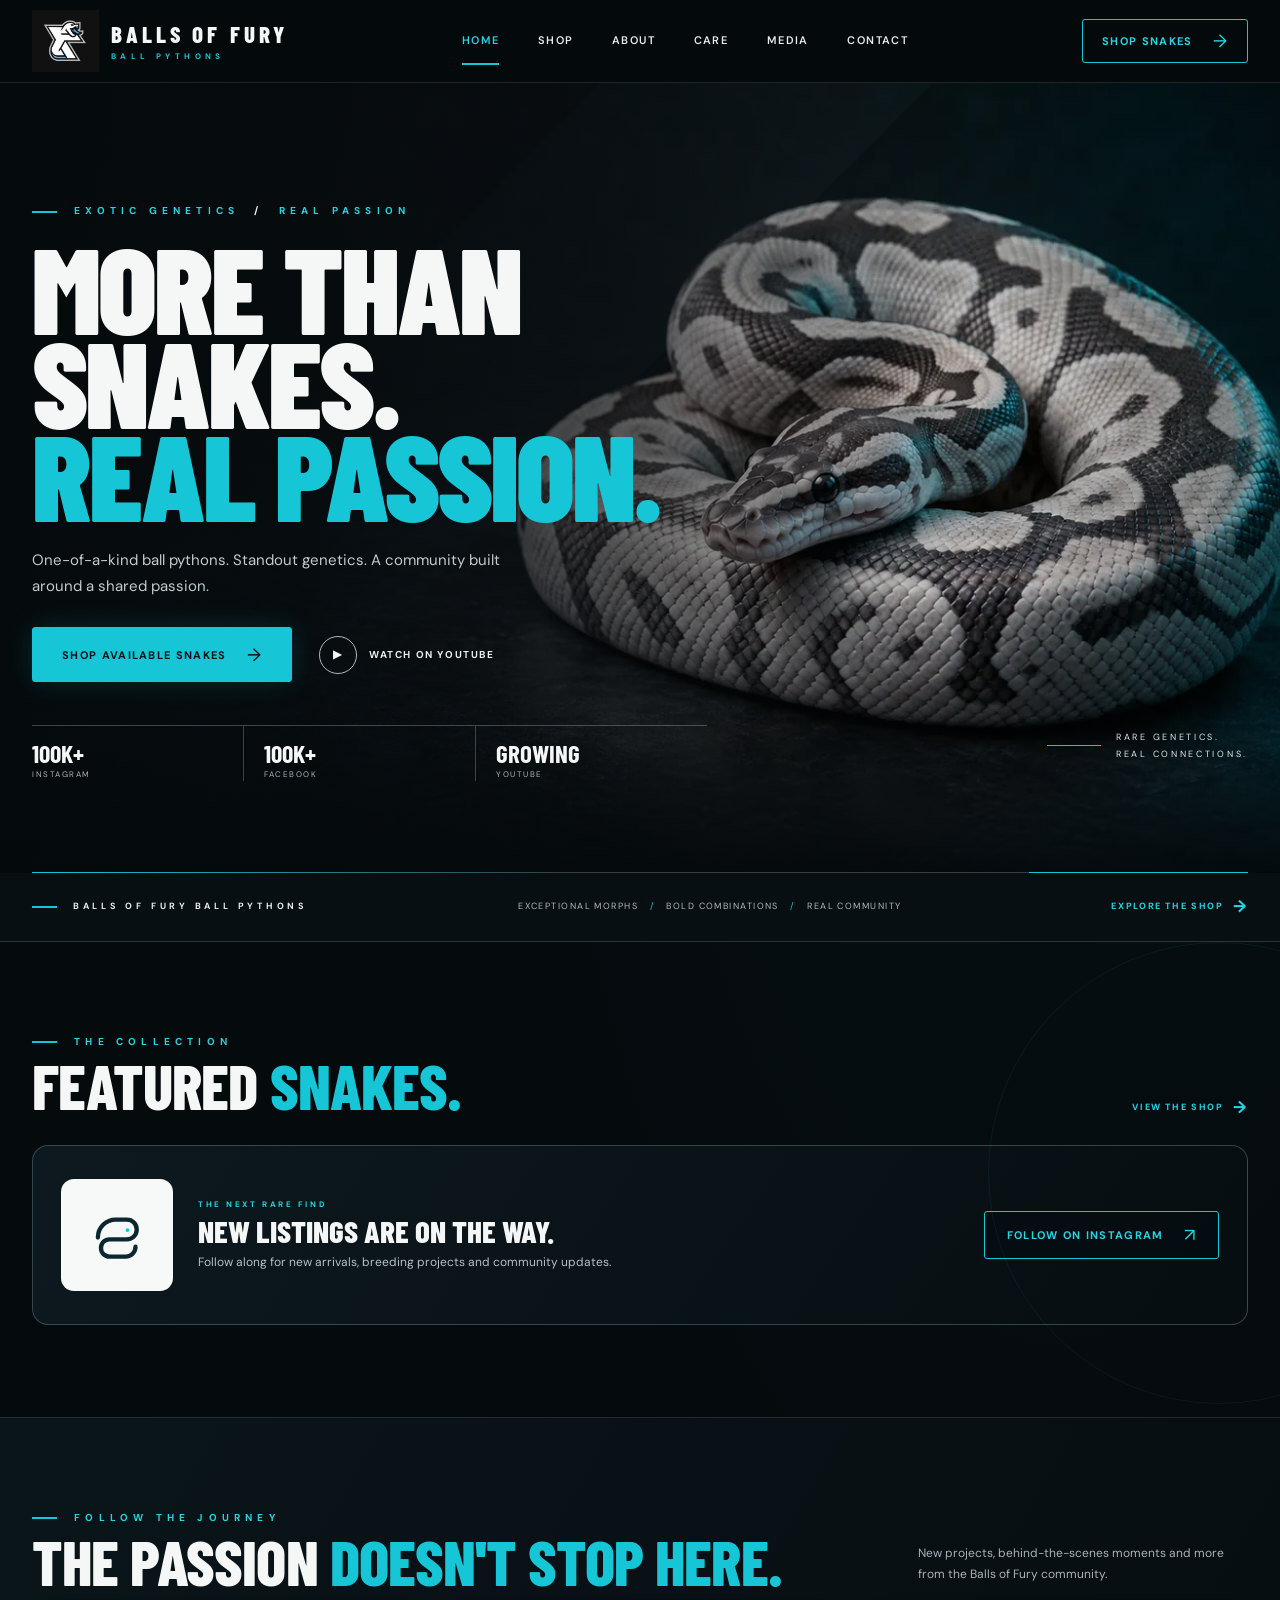
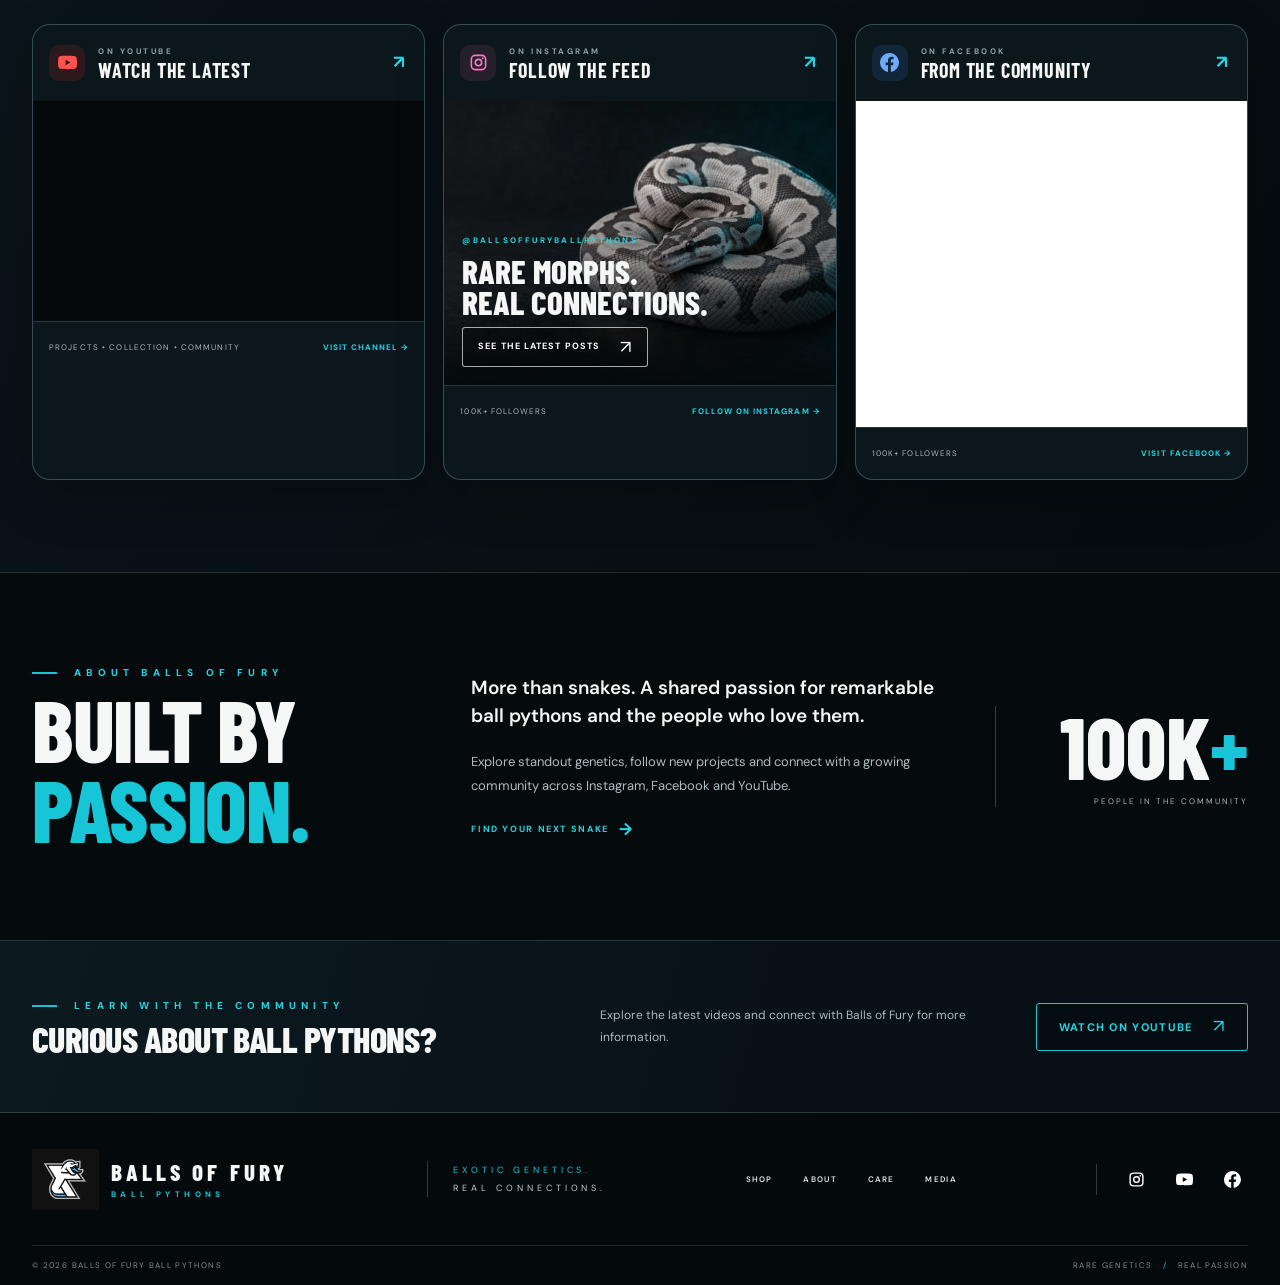
==== index.html @ c9a9dae4 "Build responsive Balls of Fury storefront preview" ====
<!doctype html>
<html lang="en">
<head>
  <meta charset="utf-8">
  <meta name="viewport" content="width=device-width, initial-scale=1">
  <meta name="theme-color" content="#050a0d">
  <meta name="description" content="Explore rare ball python genetics, new projects and the Balls of Fury community.">
  <title>Balls of Fury Ball Pythons</title>
  <link rel="icon" href="assets/favicon.svg" type="image/svg+xml">
  <link rel="preconnect" href="https://fonts.googleapis.com">
  <link rel="preconnect" href="https://fonts.gstatic.com" crossorigin>
  <link href="https://fonts.googleapis.com/css2?family=Barlow+Condensed:wght@500;600;700;800;900&family=DM+Sans:wght@400;500;600;700&display=swap" rel="stylesheet">
  <link rel="stylesheet" href="assets/styles.css">
  <script defer src="assets/catalog.js"></script>
  <script defer src="assets/site.js"></script>
</head>
<body>
  <a class="skip-link" href="#main">Skip to content</a>
  <header class="site-header">
    <div class="header-inner">
      <a class="brand" href="index.html" aria-label="Balls of Fury Ball Pythons home">
        <img src="assets/balls-of-fury-logo.webp" alt="">
        <span class="brand-copy">
          <span class="brand-name">BALLS OF FURY</span>
          <span class="brand-subtitle">BALL PYTHONS</span>
        </span>
      </a>
      <button class="menu-toggle" type="button" aria-label="Open navigation" aria-expanded="false" aria-controls="primary-nav">
        <span></span><span></span><span></span>
      </button>
      <nav class="primary-nav" id="primary-nav" aria-label="Main navigation">
        <a class="is-active" href="index.html" aria-current="page">Home</a>
        <a href="shop.html">Shop</a>
        <a href="#about">About</a>
        <a href="#care">Care</a>
        <a href="#community">Media</a>
        <a href="#contact">Contact</a>
      </nav>
      <a class="button button-outline header-cta" href="shop.html">SHOP SNAKES <span aria-hidden="true">→</span></a>
    </div>
  </header>

  <main id="main">
    <section class="home-hero">
      <img class="hero-image" src="assets/hero-python.webp" alt="Silver and charcoal ball python in a dark studio with teal edge lighting">
      <div class="hero-overlay"></div>
      <div class="hero-inner page-wrap">
        <div class="hero-copy">
          <p class="eyebrow"><span class="eyebrow-mark"></span> EXOTIC GENETICS <span class="slash">/</span> REAL PASSION</p>
          <h1>MORE THAN<br> SNAKES.<br><span>REAL PASSION.</span></h1>
          <p class="hero-description">One-of-a-kind ball pythons. Standout genetics. A community built around a shared passion.</p>
          <div class="hero-actions">
            <a class="button button-primary" href="shop.html">SHOP AVAILABLE SNAKES <span aria-hidden="true">→</span></a>
            <a class="text-button" href="https://www.youtube.com/channel/UC7dtaxRBxcZDDweB0gTy05A" target="_blank" rel="noopener noreferrer">
              <span class="play-icon" aria-hidden="true">▶</span> WATCH ON YOUTUBE
            </a>
          </div>
          <div class="hero-social-proof" aria-label="Balls of Fury social channels">
            <a href="https://www.instagram.com/ballsoffuryballpythons" target="_blank" rel="noopener noreferrer"><strong>100K+</strong><span>INSTAGRAM</span></a>
            <a href="https://www.facebook.com/p/BALLS-of-FURY-61572023157892/" target="_blank" rel="noopener noreferrer"><strong>100K+</strong><span>FACEBOOK</span></a>
            <a href="https://www.youtube.com/channel/UC7dtaxRBxcZDDweB0gTy05A" target="_blank" rel="noopener noreferrer"><strong>GROWING</strong><span>YOUTUBE</span></a>
          </div>
        </div>
        <div class="hero-side-note">
          <span class="side-note-line"></span>
          <span>RARE GENETICS.<br>REAL CONNECTIONS.</span>
        </div>
      </div>
      <div class="hero-bottom-rule" aria-hidden="true"><span></span><i></i></div>
    </section>

    <section class="intro-strip">
      <div class="page-wrap intro-strip-inner">
        <p><span class="eyebrow-mark"></span> BALLS OF FURY BALL PYTHONS</p>
        <p class="intro-strip-message">Exceptional morphs <span>/</span> bold combinations <span>/</span> real community</p>
        <a class="arrow-link" href="shop.html">EXPLORE THE SHOP <span aria-hidden="true">→</span></a>
      </div>
    </section>

    <section class="section featured-section" id="snakes">
      <div class="page-wrap">
        <div class="section-heading">
          <div>
            <p class="eyebrow"><span class="eyebrow-mark"></span> THE COLLECTION</p>
            <h2>FEATURED <span>SNAKES.</span></h2>
          </div>
          <a class="arrow-link" href="shop.html">VIEW THE SHOP <span aria-hidden="true">→</span></a>
        </div>
        <div class="featured-grid" id="featured-grid" aria-live="polite"></div>
        <div class="catalog-empty home-empty" id="featured-empty">
          <div class="empty-mark" aria-hidden="true">
            <svg viewBox="0 0 120 120"><path d="M29 64c0-16 13-29 29-29h18c9 0 16 7 16 16s-7 16-16 16H48c-8 0-14 6-14 14s6 14 14 14h26c9 0 16-7 16-16" /><circle cx="77" cy="52" r="3" /></svg>
          </div>
          <div>
            <p class="eyebrow">THE NEXT RARE FIND</p>
            <h3>NEW LISTINGS ARE ON THE WAY.</h3>
            <p>Follow along for new arrivals, breeding projects and community updates.</p>
          </div>
          <a class="button button-outline" href="https://www.instagram.com/ballsoffuryballpythons" target="_blank" rel="noopener noreferrer">FOLLOW ON INSTAGRAM <span aria-hidden="true">↗</span></a>
        </div>
      </div>
    </section>

    <section class="community-section section" id="community">
      <div class="page-wrap">
        <div class="community-heading">
          <div>
            <p class="eyebrow"><span class="eyebrow-mark"></span> FOLLOW THE JOURNEY</p>
            <h2>THE PASSION <span>DOESN'T STOP HERE.</span></h2>
          </div>
          <p>New projects, behind-the-scenes moments and more from the Balls of Fury community.</p>
        </div>
        <div class="social-grid">
          <article class="social-card social-card-youtube">
            <div class="social-card-top">
              <span class="social-icon youtube-icon" aria-hidden="true">
                <svg viewBox="0 0 24 24"><path d="M23.5 6.2a3 3 0 0 0-2.1-2.1C19.5 3.6 12 3.6 12 3.6s-7.5 0-9.4.5A3 3 0 0 0 .5 6.2 31 31 0 0 0 0 12a31 31 0 0 0 .5 5.8 3 3 0 0 0 2.1 2.1c1.9.5 9.4.5 9.4.5s7.5 0 9.4-.5a3 3 0 0 0 2.1-2.1A31 31 0 0 0 24 12a31 31 0 0 0-.5-5.8ZM9.6 15.6V8.4l6.2 3.6-6.2 3.6Z"/></svg>
              </span>
              <div><p class="eyebrow">ON YOUTUBE</p><h3>WATCH THE LATEST</h3></div>
              <a class="arrow-link" href="https://www.youtube.com/channel/UC7dtaxRBxcZDDweB0gTy05A" target="_blank" rel="noopener noreferrer" aria-label="Visit Balls of Fury on YouTube">↗</a>
            </div>
            <div class="youtube-frame">
              <iframe src="https://www.youtube-nocookie.com/embed/videoseries?list=UU7dtaxRBxcZDDweB0gTy05A" title="Latest videos from Balls of Fury Ball Pythons" loading="lazy" allow="accelerometer; autoplay; clipboard-write; encrypted-media; gyroscope; picture-in-picture; web-share" referrerpolicy="strict-origin-when-cross-origin" allowfullscreen></iframe>
            </div>
            <div class="social-card-caption"><span>PROJECTS • COLLECTION • COMMUNITY</span><a href="https://www.youtube.com/channel/UC7dtaxRBxcZDDweB0gTy05A" target="_blank" rel="noopener noreferrer">VISIT CHANNEL <span aria-hidden="true">→</span></a></div>
          </article>

          <article class="social-card social-card-instagram">
            <div class="social-card-top">
              <span class="social-icon instagram-icon" aria-hidden="true">
                <svg viewBox="0 0 24 24"><path d="M7.8 2h8.4A5.8 5.8 0 0 1 22 7.8v8.4a5.8 5.8 0 0 1-5.8 5.8H7.8A5.8 5.8 0 0 1 2 16.2V7.8A5.8 5.8 0 0 1 7.8 2Zm0 2A3.8 3.8 0 0 0 4 7.8v8.4A3.8 3.8 0 0 0 7.8 20h8.4a3.8 3.8 0 0 0 3.8-3.8V7.8A3.8 3.8 0 0 0 16.2 4H7.8ZM12 7a5 5 0 1 1 0 10 5 5 0 0 1 0-10Zm0 2a3 3 0 1 0 0 6 3 3 0 0 0 0-6Zm5.3-3.5a1.2 1.2 0 1 1 0 2.4 1.2 1.2 0 0 1 0-2.4Z"/></svg>
              </span>
              <div><p class="eyebrow">ON INSTAGRAM</p><h3>FOLLOW THE FEED</h3></div>
              <a class="arrow-link" href="https://www.instagram.com/ballsoffuryballpythons" target="_blank" rel="noopener noreferrer" aria-label="Visit Balls of Fury on Instagram">↗</a>
            </div>
            <a class="instagram-preview" href="https://www.instagram.com/ballsoffuryballpythons" target="_blank" rel="noopener noreferrer">
              <img src="assets/hero-python.webp" alt="Teal-lit silver and charcoal ball python brand photograph" loading="lazy">
              <span class="instagram-preview-overlay">
                <span class="instagram-handle">@BALLSOFFURYBALLPYTHONS</span>
                <strong>RARE MORPHS.<br>REAL CONNECTIONS.</strong>
                <span class="button button-light">SEE THE LATEST POSTS <span aria-hidden="true">↗</span></span>
              </span>
            </a>
            <div class="social-card-caption"><span>100K+ FOLLOWERS</span><a href="https://www.instagram.com/ballsoffuryballpythons" target="_blank" rel="noopener noreferrer">FOLLOW ON INSTAGRAM <span aria-hidden="true">→</span></a></div>
          </article>

          <article class="social-card social-card-facebook">
            <div class="social-card-top">
              <span class="social-icon facebook-icon" aria-hidden="true">
                <svg viewBox="0 0 24 24"><path d="M24 12a12 12 0 1 0-13.9 11.9v-8.4H7.1V12h3V9.3c0-3 1.8-4.6 4.5-4.6 1.3 0 2.6.2 2.6.2v2.9h-1.5c-1.5 0-2 .9-2 1.9V12H17l-.5 3.5h-2.8v8.4A12 12 0 0 0 24 12Z"/></svg>
              </span>
              <div><p class="eyebrow">ON FACEBOOK</p><h3>FROM THE COMMUNITY</h3></div>
              <a class="arrow-link" href="https://www.facebook.com/p/BALLS-of-FURY-61572023157892/" target="_blank" rel="noopener noreferrer" aria-label="Visit Balls of Fury on Facebook">↗</a>
            </div>
            <div class="facebook-frame">
              <iframe title="Balls of Fury Facebook page and recent posts" loading="lazy" src="https://www.facebook.com/plugins/page.php?href=https%3A%2F%2Fwww.facebook.com%2Fp%2FBALLS-of-FURY-61572023157892%2F&tabs=timeline&width=500&height=410&small_header=true&adapt_container_width=true&hide_cover=false&show_facepile=true" width="500" height="410" style="border:none;overflow:hidden" scrolling="no" frameborder="0" allow="autoplay; clipboard-write; encrypted-media; picture-in-picture; web-share"></iframe>
            </div>
            <div class="social-card-caption"><span>100K+ FOLLOWERS</span><a href="https://www.facebook.com/p/BALLS-of-FURY-61572023157892/" target="_blank" rel="noopener noreferrer">VISIT FACEBOOK <span aria-hidden="true">→</span></a></div>
          </article>
        </div>
      </div>
    </section>

    <section class="about-section section" id="about">
      <div class="page-wrap about-layout">
        <div class="about-title">
          <p class="eyebrow"><span class="eyebrow-mark"></span> ABOUT BALLS OF FURY</p>
          <h2>BUILT BY<br><span>PASSION.</span></h2>
        </div>
        <div class="about-copy">
          <p class="about-lede">More than snakes. A shared passion for remarkable ball pythons and the people who love them.</p>
          <p>Explore standout genetics, follow new projects and connect with a growing community across Instagram, Facebook and YouTube.</p>
          <a class="arrow-link" href="shop.html">FIND YOUR NEXT SNAKE <span aria-hidden="true">→</span></a>
        </div>
        <div class="about-stat"><strong>100K<span>+</span></strong><span>PEOPLE IN THE COMMUNITY</span></div>
      </div>
    </section>

    <section class="care-banner" id="care">
      <div class="page-wrap care-banner-inner">
        <div><p class="eyebrow"><span class="eyebrow-mark"></span> LEARN WITH THE COMMUNITY</p><h2>CURIOUS ABOUT BALL PYTHONS?</h2></div>
        <p>Explore the latest videos and connect with Balls of Fury for more information.</p>
        <a class="button button-outline" href="https://www.youtube.com/channel/UC7dtaxRBxcZDDweB0gTy05A" target="_blank" rel="noopener noreferrer">WATCH ON YOUTUBE <span aria-hidden="true">↗</span></a>
      </div>
    </section>
  </main>

  <footer class="site-footer" id="contact">
    <div class="page-wrap footer-main">
      <a class="brand footer-brand" href="index.html" aria-label="Balls of Fury Ball Pythons home">
        <img src="assets/balls-of-fury-logo.webp" alt="">
        <span class="brand-copy"><span class="brand-name">BALLS OF FURY</span><span class="brand-subtitle">BALL PYTHONS</span></span>
      </a>
      <p class="footer-tagline"><span>EXOTIC GENETICS.</span><br>REAL CONNECTIONS.</p>
      <nav class="footer-nav" aria-label="Footer navigation">
        <a href="shop.html">SHOP</a><a href="#about">ABOUT</a><a href="#care">CARE</a><a href="#community">MEDIA</a>
      </nav>
      <div class="footer-socials">
        <a href="https://www.instagram.com/ballsoffuryballpythons" aria-label="Instagram" target="_blank" rel="noopener noreferrer">
          <svg viewBox="0 0 24 24"><path d="M7.8 2h8.4A5.8 5.8 0 0 1 22 7.8v8.4a5.8 5.8 0 0 1-5.8 5.8H7.8A5.8 5.8 0 0 1 2 16.2V7.8A5.8 5.8 0 0 1 7.8 2Zm0 2A3.8 3.8 0 0 0 4 7.8v8.4A3.8 3.8 0 0 0 7.8 20h8.4a3.8 3.8 0 0 0 3.8-3.8V7.8A3.8 3.8 0 0 0 16.2 4H7.8ZM12 7a5 5 0 1 1 0 10 5 5 0 0 1 0-10Zm0 2a3 3 0 1 0 0 6 3 3 0 0 0 0-6Zm5.3-3.5a1.2 1.2 0 1 1 0 2.4 1.2 1.2 0 0 1 0-2.4Z"/></svg>
        </a>
        <a href="https://www.youtube.com/channel/UC7dtaxRBxcZDDweB0gTy05A" aria-label="YouTube" target="_blank" rel="noopener noreferrer">
          <svg viewBox="0 0 24 24"><path d="M23.5 6.2a3 3 0 0 0-2.1-2.1C19.5 3.6 12 3.6 12 3.6s-7.5 0-9.4.5A3 3 0 0 0 .5 6.2 31 31 0 0 0 0 12a31 31 0 0 0 .5 5.8 3 3 0 0 0 2.1 2.1c1.9.5 9.4.5 9.4.5s7.5 0 9.4-.5a3 3 0 0 0 2.1-2.1A31 31 0 0 0 24 12a31 31 0 0 0-.5-5.8ZM9.6 15.6V8.4l6.2 3.6-6.2 3.6Z"/></svg>
        </a>
        <a href="https://www.facebook.com/p/BALLS-of-FURY-61572023157892/" aria-label="Facebook" target="_blank" rel="noopener noreferrer">
          <svg viewBox="0 0 24 24"><path d="M24 12a12 12 0 1 0-13.9 11.9v-8.4H7.1V12h3V9.3c0-3 1.8-4.6 4.5-4.6 1.3 0 2.6.2 2.6.2v2.9h-1.5c-1.5 0-2 .9-2 1.9V12H17l-.5 3.5h-2.8v8.4A12 12 0 0 0 24 12Z"/></svg>
        </a>
      </div>
    </div>
    <div class="page-wrap footer-bottom"><span>© <span data-current-year></span> BALLS OF FURY BALL PYTHONS</span><span>RARE GENETICS <i>/</i> REAL PASSION</span></div>
  </footer>
</body>
</html>
---- assets/styles.css ----
:root {
  color-scheme: dark;
  --ink: #050a0d;
  --ink-soft: #081116;
  --panel: #0b151a;
  --panel-light: #101d23;
  --line: rgba(213, 239, 242, 0.17);
  --teal: #16c6d7;
  --teal-bright: #24d5e2;
  --white: #f5f7f7;
  --muted: #a7b3b8;
  --display: "Barlow Condensed", "Arial Narrow", Impact, sans-serif;
  --body: "DM Sans", Arial, sans-serif;
  --radius: 18px;
}

* {
  box-sizing: border-box;
}

html {
  scroll-behavior: smooth;
  scroll-padding-top: 92px;
}

body {
  margin: 0;
  min-width: 320px;
  background:
    radial-gradient(ellipse at 82% 8%, rgba(16, 70, 83, 0.11), transparent 35rem),
    var(--ink);
  color: var(--white);
  font-family: var(--body);
  font-size: 15px;
  line-height: 1.55;
}

body,
button,
input,
select {
  font-family: var(--body);
}

img,
svg {
  display: block;
}

img {
  max-width: 100%;
}

a {
  color: inherit;
  text-decoration: none;
}

button,
input,
select {
  color: inherit;
}

button,
a,
input,
select {
  -webkit-tap-highlight-color: transparent;
}

button:focus-visible,
a:focus-visible,
input:focus-visible,
select:focus-visible {
  outline: 2px solid var(--teal-bright);
  outline-offset: 4px;
}

.page-wrap {
  width: min(100% - 64px, 1432px);
  margin-inline: auto;
}

.visually-hidden,
.skip-link:not(:focus) {
  position: absolute;
  width: 1px;
  height: 1px;
  padding: 0;
  margin: -1px;
  overflow: hidden;
  clip: rect(0, 0, 0, 0);
  white-space: nowrap;
  border: 0;
}

.skip-link:focus {
  position: fixed;
  z-index: 1000;
  top: 12px;
  left: 12px;
  padding: 10px 14px;
  background: var(--teal);
  color: var(--ink);
  font-weight: 700;
}

.site-header {
  position: sticky;
  z-index: 100;
  top: 0;
  border-bottom: 1px solid rgba(215, 236, 239, 0.12);
  background: rgba(5, 10, 13, 0.92);
  backdrop-filter: blur(18px);
}

.header-inner {
  display: flex;
  align-items: center;
  gap: 34px;
  width: min(100% - 64px, 1432px);
  min-height: 82px;
  margin-inline: auto;
}

.brand {
  display: inline-flex;
  align-items: center;
  flex: 0 0 auto;
  gap: 12px;
  min-width: 236px;
}

.brand img {
  width: 67px;
  height: 67px;
  object-fit: contain;
}

.brand-copy {
  display: flex;
  flex-direction: column;
  align-items: flex-start;
  line-height: 1;
}

.brand-name {
  font-family: var(--display);
  font-size: 23px;
  font-weight: 800;
  letter-spacing: 0.17em;
  white-space: nowrap;
}

.brand-subtitle {
  margin-top: 6px;
  color: var(--teal);
  font-size: 8px;
  font-weight: 700;
  letter-spacing: 0.55em;
  white-space: nowrap;
}

.primary-nav {
  display: flex;
  align-items: center;
  justify-content: center;
  gap: clamp(20px, 3vw, 43px);
  flex: 1 1 auto;
}

.primary-nav a {
  position: relative;
  display: inline-flex;
  align-items: center;
  min-height: 82px;
  color: #e6eaec;
  font-size: 11px;
  font-weight: 600;
  letter-spacing: 0.13em;
  text-transform: uppercase;
  transition: color 160ms ease;
}

.primary-nav a::after {
  position: absolute;
  right: 0;
  bottom: 17px;
  left: 0;
  height: 2px;
  background: var(--teal);
  content: "";
  transform: scaleX(0);
  transform-origin: left;
  transition: transform 160ms ease;
}

.primary-nav a:hover,
.primary-nav a.is-active {
  color: var(--teal-bright);
}

.primary-nav a:hover::after,
.primary-nav a.is-active::after {
  transform: scaleX(1);
}

.button {
  display: inline-flex;
  align-items: center;
  justify-content: center;
  gap: 20px;
  min-height: 48px;
  padding: 0 22px;
  border: 1px solid transparent;
  border-radius: 3px;
  font-size: 11px;
  font-weight: 700;
  letter-spacing: 0.12em;
  line-height: 1.1;
  text-align: center;
  text-transform: uppercase;
  transition: border-color 160ms ease, background 160ms ease, color 160ms ease, transform 160ms ease;
}

.button:hover {
  transform: translateY(-2px);
}

.button span {
  font-size: 18px;
  font-weight: 400;
  line-height: 0.7;
}

.button-outline {
  border-color: var(--teal);
  background: rgba(4, 11, 14, 0.36);
  color: var(--teal-bright);
}

.button-outline:hover {
  background: var(--teal);
  color: var(--ink);
}

.button-primary {
  border-color: var(--teal);
  background: var(--teal);
  color: #031014;
  box-shadow: 0 0 28px rgba(22, 198, 215, 0.16);
}

.button-primary:hover {
  border-color: var(--teal-bright);
  background: var(--teal-bright);
}

.button-light {
  min-height: 40px;
  padding: 0 15px;
  border-color: rgba(255, 255, 255, 0.65);
  background: rgba(0, 0, 0, 0.17);
  color: white;
  font-size: 9px;
}

.button-small {
  min-height: 40px;
  padding: 0 13px;
  font-size: 9px;
  gap: 10px;
}

.header-cta {
  min-height: 44px;
  padding-inline: 19px;
  white-space: nowrap;
}

.menu-toggle {
  display: none;
  width: 44px;
  height: 44px;
  padding: 11px;
  border: 1px solid var(--line);
  border-radius: 10px;
  background: var(--panel);
  cursor: pointer;
}

.menu-toggle span {
  display: block;
  width: 100%;
  height: 2px;
  margin: 4px 0;
  background: var(--white);
  transition: transform 160ms ease, opacity 160ms ease;
}

.menu-toggle[aria-expanded="true"] span:first-child {
  transform: translateY(6px) rotate(45deg);
}

.menu-toggle[aria-expanded="true"] span:nth-child(2) {
  opacity: 0;
}

.menu-toggle[aria-expanded="true"] span:last-child {
  transform: translateY(-6px) rotate(-45deg);
}

.home-hero,
.shop-hero {
  position: relative;
  overflow: hidden;
  isolation: isolate;
  background: #070e12;
}

.home-hero {
  min-height: min(790px, calc(100svh - 82px));
  min-height: max(640px, min(790px, calc(100svh - 82px)));
}

.hero-image {
  position: absolute;
  z-index: -2;
  inset: 0;
  width: 100%;
  height: 100%;
  object-fit: cover;
  object-position: 62% center;
}

.hero-overlay {
  position: absolute;
  z-index: -1;
  inset: 0;
  background:
    linear-gradient(0deg, rgba(4, 9, 12, 0.94) 0%, transparent 21%),
    linear-gradient(90deg, #050a0d 0%, rgba(5, 10, 13, 0.94) 24%, rgba(5, 10, 13, 0.67) 45%, rgba(5, 10, 13, 0.1) 76%, rgba(5, 10, 13, 0.3) 100%);
}

.home-hero::before,
.shop-hero::before {
  position: absolute;
  z-index: -1;
  inset: 0;
  background: linear-gradient(135deg, transparent 0 29%, rgba(76, 103, 112, 0.08) 29.1% 45%, transparent 45.1%);
  content: "";
  pointer-events: none;
}

.hero-inner {
  position: relative;
  display: flex;
  align-items: center;
  min-height: inherit;
  padding-block: 70px 42px;
}

.hero-copy {
  width: min(58%, 735px);
}

.eyebrow {
  margin: 0;
  color: var(--teal-bright);
  font-size: 10px;
  font-weight: 700;
  letter-spacing: 0.52em;
  line-height: 1.5;
  text-transform: uppercase;
}

.eyebrow-mark {
  display: inline-block;
  width: 25px;
  height: 2px;
  margin-right: 10px;
  background: var(--teal);
  vertical-align: middle;
}

.slash {
  padding-inline: 8px;
  color: var(--white);
}

.hero-copy h1,
.shop-hero h1 {
  margin: 22px 0 20px;
  font-family: var(--display);
  font-size: clamp(76px, 9.5vw, 138px);
  font-weight: 900;
  letter-spacing: -0.025em;
  line-height: 0.77;
  text-transform: uppercase;
}

.hero-copy h1 span,
.shop-hero h1 span,
.section-heading h2 span,
.community-heading h2 span,
.about-title h2 span {
  color: var(--teal);
}

.hero-description {
  max-width: 490px;
  margin: 26px 0 28px;
  color: #c2cbd0;
  font-size: 15px;
  line-height: 1.75;
}

.hero-actions {
  display: flex;
  align-items: center;
  flex-wrap: wrap;
  gap: 19px 27px;
}

.hero-actions .button {
  min-width: 260px;
  min-height: 55px;
}

.text-button {
  display: inline-flex;
  align-items: center;
  gap: 12px;
  color: #e8eeee;
  font-size: 10px;
  font-weight: 700;
  letter-spacing: 0.16em;
  text-transform: uppercase;
}

.text-button:hover {
  color: var(--teal-bright);
}

.play-icon {
  display: inline-grid;
  width: 38px;
  height: 38px;
  place-items: center;
  border: 1px solid rgba(240, 248, 249, 0.72);
  border-radius: 50%;
  color: var(--white);
  font-size: 11px;
  transition: background 160ms ease, border-color 160ms ease;
}

.text-button:hover .play-icon {
  border-color: var(--teal);
  background: var(--teal);
  color: var(--ink);
}

.hero-social-proof {
  display: flex;
  max-width: 675px;
  margin-top: 43px;
  border-top: 1px solid rgba(234, 244, 246, 0.25);
}

.hero-social-proof a {
  display: flex;
  flex: 1 1 0;
  flex-direction: column;
  gap: 2px;
  padding: 15px 20px 0;
  border-right: 1px solid rgba(234, 244, 246, 0.23);
}

.hero-social-proof a:first-child {
  padding-left: 0;
}

.hero-social-proof a:last-child {
  border-right: 0;
}

.hero-social-proof strong {
  font-family: var(--display);
  font-size: 25px;
  font-weight: 700;
  line-height: 1;
}

.hero-social-proof span {
  color: #aab5b9;
  font-size: 8px;
  letter-spacing: 0.19em;
  text-transform: uppercase;
}

.hero-side-note {
  position: absolute;
  right: 0;
  bottom: 110px;
  display: flex;
  align-items: center;
  gap: 15px;
  color: #dde5e7;
  font-size: 9px;
  letter-spacing: 0.3em;
  line-height: 1.9;
}

.side-note-line {
  width: 54px;
  height: 1px;
  background: var(--teal);
}

.hero-bottom-rule {
  position: absolute;
  right: max(32px, calc((100vw - 1432px) / 2));
  bottom: 0;
  left: max(32px, calc((100vw - 1432px) / 2));
  display: flex;
  align-items: center;
  height: 1px;
  background: rgba(223, 243, 246, 0.22);
}

.hero-bottom-rule span {
  width: 45%;
  height: 2px;
  background: linear-gradient(90deg, var(--teal), transparent);
}

.hero-bottom-rule i {
  width: 18%;
  height: 2px;
  margin-left: auto;
  background: var(--teal);
}

.intro-strip {
  border-bottom: 1px solid var(--line);
  background: #080f13;
}

.intro-strip-inner {
  display: flex;
  align-items: center;
  justify-content: space-between;
  min-height: 68px;
  gap: 20px;
}

.intro-strip-inner > p:first-child {
  color: #e7edef;
  font-size: 9px;
  font-weight: 700;
  letter-spacing: 0.42em;
}

.intro-strip-message {
  color: #aeb9bd;
  font-size: 9px;
  letter-spacing: 0.16em;
  text-transform: uppercase;
}

.intro-strip-message span {
  padding-inline: 8px;
  color: var(--teal);
}

.arrow-link {
  display: inline-flex;
  align-items: center;
  gap: 10px;
  color: var(--teal-bright);
  font-size: 9px;
  font-weight: 700;
  letter-spacing: 0.18em;
  white-space: nowrap;
}

.arrow-link span {
  font-size: 17px;
  line-height: 0.8;
  transition: transform 160ms ease;
}

.arrow-link:hover span {
  transform: translateX(4px);
}

.section {
  padding-block: 92px;
}

.featured-section {
  position: relative;
  overflow: hidden;
}

.featured-section::before {
  position: absolute;
  top: 0;
  right: -170px;
  width: 460px;
  height: 460px;
  border: 1px solid rgba(22, 198, 215, 0.08);
  border-radius: 50%;
  content: "";
  pointer-events: none;
}

.section-heading,
.community-heading {
  display: flex;
  align-items: end;
  justify-content: space-between;
  gap: 28px;
  margin-bottom: 30px;
}

.section-heading h2,
.community-heading h2,
.about-title h2,
.care-banner h2,
.shop-bottom-inner h2 {
  margin: 8px 0 0;
  font-family: var(--display);
  font-size: clamp(40px, 5vw, 63px);
  font-weight: 800;
  letter-spacing: -0.015em;
  line-height: 0.92;
  text-transform: uppercase;
}

.featured-grid,
.snake-grid {
  display: grid;
  grid-template-columns: repeat(4, minmax(0, 1fr));
  gap: 19px;
}

.snake-card {
  overflow: hidden;
  border: 1px solid rgba(145, 198, 206, 0.36);
  border-radius: 13px;
  background: linear-gradient(155deg, rgba(15, 28, 34, 0.98), rgba(7, 14, 18, 0.99));
  box-shadow: 0 18px 46px rgba(0, 0, 0, 0.2);
}

.snake-photo {
  position: relative;
  aspect-ratio: 1.16 / 1;
  overflow: hidden;
  background: #f8f9f9;
}

.snake-photo img {
  width: 100%;
  height: 100%;
  padding: 10px;
  background: #f8f9f9;
  object-fit: contain;
  transition: transform 280ms ease;
}

.snake-card:hover .snake-photo img {
  transform: scale(1.035);
}

.photo-needed {
  display: grid;
  width: 100%;
  height: 100%;
  place-items: center;
  background: #f7f8f8;
  color: #607277;
  text-align: center;
}

.photo-needed span {
  display: grid;
  width: min(68%, 210px);
  aspect-ratio: 1;
  place-items: center;
  border: 1px dashed #92a5a9;
  border-radius: 12px;
  padding: 20px;
  color: #687c81;
  font-size: 9px;
  font-weight: 700;
  letter-spacing: 0.16em;
}

.status-pill {
  position: absolute;
  top: 12px;
  left: 12px;
  display: inline-flex;
  align-items: center;
  gap: 7px;
  min-height: 26px;
  padding: 0 10px;
  border: 1px solid rgba(22, 198, 215, 0.75);
  border-radius: 999px;
  background: rgba(5, 14, 18, 0.9);
  color: #effafa;
  font-size: 8px;
  font-weight: 700;
  letter-spacing: 0.12em;
}

.status-pill i {
  width: 7px;
  height: 7px;
  border-radius: 50%;
  background: var(--teal-bright);
}

.status-hold i {
  background: #f7bf59;
}

.status-sold i {
  background: #9eaaae;
}

.snake-card-body {
  padding: 14px 15px 15px;
}

.snake-title-row {
  display: flex;
  align-items: start;
  justify-content: space-between;
  gap: 8px;
}

.snake-label {
  font-size: 8px;
  letter-spacing: 0.24em;
}

.snake-card h3 {
  margin: 2px 0 0;
  font-family: var(--display);
  font-size: 24px;
  font-weight: 700;
  line-height: 1;
  text-transform: uppercase;
}

.snake-sex {
  padding: 5px 8px;
  border: 1px solid var(--line);
  border-radius: 5px;
  color: #c4d0d3;
  font-size: 9px;
  line-height: 1;
}

.snake-morphs {
  min-height: 20px;
  margin: 11px 0;
  color: #abb8bc;
  font-size: 10px;
}

.snake-description {
  margin: 0 0 11px;
  color: #a9b6ba;
  font-size: 11px;
}

.snake-card-bottom {
  display: flex;
  align-items: center;
  justify-content: space-between;
  gap: 8px;
  padding-top: 10px;
  border-top: 1px solid rgba(216, 238, 241, 0.15);
}

.snake-price {
  font-family: var(--display);
  font-size: 23px;
  font-weight: 700;
  line-height: 1;
}

.catalog-empty {
  display: flex;
  align-items: center;
  gap: 25px;
  border: 1px solid rgba(143, 192, 199, 0.3);
  border-radius: 16px;
  background: linear-gradient(125deg, rgba(14, 27, 33, 0.92), rgba(7, 14, 18, 0.95));
}

.home-empty {
  min-height: 180px;
  padding: 25px 28px;
}

.home-empty[hidden],
.shop-empty[hidden] {
  display: none;
}

.empty-mark {
  display: grid;
  flex: 0 0 auto;
  width: 112px;
  height: 112px;
  place-items: center;
  border-radius: 13px;
  background: #f7f9f9;
}

.empty-mark svg {
  width: 74px;
  fill: none;
  stroke: #0b2830;
  stroke-linecap: round;
  stroke-linejoin: round;
  stroke-width: 7;
}

.empty-mark circle {
  fill: var(--teal);
  stroke: none;
}

.catalog-empty .eyebrow {
  font-size: 8px;
  letter-spacing: 0.32em;
}

.catalog-empty h2,
.catalog-empty h3 {
  margin: 5px 0;
  font-family: var(--display);
  font-size: 31px;
  font-weight: 800;
  line-height: 1;
}

.catalog-empty p:not(.eyebrow) {
  margin: 7px 0 0;
  color: #b6c1c4;
  font-size: 12px;
}

.home-empty .button {
  margin-left: auto;
  white-space: nowrap;
}

.community-section {
  border-block: 1px solid rgba(210, 235, 238, 0.13);
  background:
    linear-gradient(120deg, rgba(10, 21, 26, 0.9), rgba(6, 12, 15, 0.96)),
    var(--ink-soft);
}

.community-heading {
  align-items: end;
  margin-bottom: 33px;
}

.community-heading h2 {
  max-width: 760px;
}

.community-heading > p {
  max-width: 330px;
  margin: 0 0 5px;
  color: var(--muted);
  font-size: 12px;
  line-height: 1.8;
}

.social-grid {
  display: grid;
  grid-template-columns: repeat(3, minmax(0, 1fr));
  gap: 18px;
}

.social-card {
  display: flex;
  min-width: 0;
  flex-direction: column;
  overflow: hidden;
  border: 1px solid rgba(129, 178, 186, 0.35);
  border-radius: var(--radius);
  background: #0c171c;
  box-shadow: 0 20px 50px rgba(0, 0, 0, 0.2);
}

.social-card-top {
  display: flex;
  align-items: center;
  gap: 13px;
  min-height: 76px;
  padding: 13px 16px;
}

.social-card-top > div {
  flex: 1;
  min-width: 0;
}

.social-card-top .eyebrow {
  color: #90a0a5;
  font-size: 8px;
  letter-spacing: 0.32em;
}

.social-card-top h3 {
  margin: 3px 0 0;
  font-family: var(--display);
  font-size: 20px;
  font-weight: 700;
  letter-spacing: 0.04em;
  line-height: 1;
  text-transform: uppercase;
}

.social-icon {
  display: grid;
  flex: 0 0 auto;
  width: 36px;
  height: 36px;
  place-items: center;
  border-radius: 10px;
}

.social-icon svg {
  width: 19px;
  height: 19px;
  fill: currentColor;
}

.youtube-icon {
  background: rgba(255, 40, 40, 0.13);
  color: #ff514d;
}

.instagram-icon {
  background: rgba(208, 79, 145, 0.13);
  color: #f47dc0;
}

.facebook-icon {
  background: rgba(63, 141, 255, 0.13);
  color: #6faaff;
}

.social-card-top > .arrow-link {
  font-size: 18px;
}

.youtube-frame,
.facebook-frame {
  overflow: hidden;
  background: #05090b;
}

.youtube-frame {
  aspect-ratio: 16 / 9;
}

.youtube-frame iframe,
.facebook-frame iframe {
  display: block;
  width: 100%;
  height: 100%;
  border: 0;
}

.facebook-frame {
  height: 326px;
  padding: 0 8px;
  background: #fff;
}

.facebook-frame iframe {
  height: 410px;
  transform: scale(0.87);
  transform-origin: top left;
  width: 115%;
}

.instagram-preview {
  position: relative;
  display: block;
  min-height: 284px;
  overflow: hidden;
  background: #091115;
}

.instagram-preview::after {
  position: absolute;
  inset: 20% 0 0;
  background: linear-gradient(0deg, rgba(3, 8, 10, 0.91), transparent);
  content: "";
}

.instagram-preview img {
  width: 100%;
  height: 100%;
  min-height: 284px;
  object-fit: cover;
  object-position: 69% center;
  transition: transform 280ms ease;
}

.instagram-preview:hover img {
  transform: scale(1.04);
}

.instagram-preview-overlay {
  position: absolute;
  z-index: 1;
  right: 18px;
  bottom: 18px;
  left: 18px;
  display: flex;
  flex-direction: column;
  align-items: flex-start;
  gap: 10px;
}

.instagram-handle {
  color: var(--teal-bright);
  font-size: 8px;
  font-weight: 700;
  letter-spacing: 0.28em;
}

.instagram-preview-overlay strong {
  font-family: var(--display);
  font-size: 33px;
  font-weight: 800;
  line-height: 0.92;
}

.social-card-caption {
  display: flex;
  align-items: center;
  justify-content: space-between;
  gap: 10px;
  min-height: 52px;
  padding: 0 16px;
  border-top: 1px solid rgba(211, 237, 240, 0.15);
}

.social-card-caption > span {
  color: #a8b5b9;
  font-size: 8px;
  letter-spacing: 0.14em;
}

.social-card-caption a {
  color: var(--teal-bright);
  font-size: 8px;
  font-weight: 700;
  letter-spacing: 0.13em;
  white-space: nowrap;
}

.social-card-caption a:hover {
  color: #fff;
}

.about-section {
  border-bottom: 1px solid var(--line);
}

.about-layout {
  display: grid;
  grid-template-columns: 0.9fr 1.1fr 0.6fr;
  align-items: center;
  gap: 60px;
}

.about-title h2 {
  font-size: clamp(55px, 7vw, 87px);
}

.about-copy {
  max-width: 500px;
}

.about-copy p {
  color: #aebbbf;
  font-size: 13px;
  line-height: 1.9;
}

.about-copy .about-lede {
  margin-top: 0;
  color: var(--white);
  font-size: 19px;
  font-weight: 600;
  line-height: 1.5;
}

.about-copy .arrow-link {
  margin-top: 11px;
}

.about-stat {
  display: flex;
  flex-direction: column;
  align-items: flex-end;
  padding-left: 26px;
  border-left: 1px solid rgba(214, 236, 238, 0.24);
}

.about-stat strong {
  font-family: var(--display);
  font-size: clamp(57px, 7vw, 88px);
  font-weight: 800;
  line-height: 0.9;
}

.about-stat strong span {
  color: var(--teal);
}

.about-stat > span {
  margin-top: 10px;
  color: #acb8bc;
  font-size: 8px;
  letter-spacing: 0.25em;
  text-align: right;
}

.care-banner {
  padding-block: 52px;
  border-bottom: 1px solid var(--line);
  background: linear-gradient(105deg, #0c1a20, #071014 74%);
}

.care-banner-inner {
  display: grid;
  grid-template-columns: 1.2fr 0.9fr auto;
  align-items: center;
  gap: 35px;
}

.care-banner h2 {
  margin-top: 9px;
  font-size: 36px;
}

.care-banner-inner > p {
  color: #adb9bd;
  font-size: 12px;
  line-height: 1.8;
}

.site-footer {
  background: #04090b;
}

.footer-main {
  display: flex;
  align-items: center;
  justify-content: space-between;
  gap: 28px;
  min-height: 132px;
}

.footer-brand {
  min-width: 220px;
}

.footer-brand img {
  width: 67px;
  height: 67px;
}

.footer-tagline {
  padding-left: 25px;
  border-left: 1px solid rgba(214, 236, 239, 0.22);
  color: #c2cdd0;
  font-size: 9px;
  letter-spacing: 0.44em;
  line-height: 2;
}

.footer-tagline span {
  color: var(--teal);
}

.footer-nav {
  display: flex;
  gap: clamp(15px, 2.4vw, 32px);
}

.footer-nav a {
  color: #e1e8e9;
  font-size: 8px;
  font-weight: 600;
  letter-spacing: 0.16em;
}

.footer-nav a:hover {
  color: var(--teal);
}

.footer-socials {
  display: flex;
  align-items: center;
  gap: 17px;
  padding-left: 24px;
  border-left: 1px solid rgba(214, 236, 239, 0.22);
}

.footer-socials a {
  display: grid;
  width: 31px;
  height: 31px;
  place-items: center;
  color: white;
}

.footer-socials a:hover {
  color: var(--teal);
}

.footer-socials svg {
  width: 17px;
  height: 17px;
  fill: currentColor;
}

.footer-bottom {
  display: flex;
  justify-content: space-between;
  padding-block: 13px;
  border-top: 1px solid rgba(220, 240, 243, 0.12);
  color: #7f8e93;
  font-size: 8px;
  letter-spacing: 0.17em;
}

.footer-bottom i {
  margin-inline: 7px;
  color: var(--teal);
  font-style: normal;
}

/* Shop page */
.shop-hero {
  min-height: 310px;
  border-bottom: 1px solid var(--line);
}

.shop-hero .hero-image {
  object-position: 73% 42%;
}

.shop-hero .hero-overlay {
  background:
    linear-gradient(90deg, #050a0d 0%, rgba(5, 10, 13, 0.96) 27%, rgba(5, 10, 13, 0.62) 55%, rgba(5, 10, 13, 0.16) 100%),
    linear-gradient(0deg, rgba(5, 10, 13, 0.3), transparent 40%);
}

.shop-hero-inner {
  position: relative;
  display: flex;
  min-height: 310px;
  flex-direction: column;
  align-items: flex-start;
  justify-content: center;
  padding-block: 35px;
}

.shop-hero .eyebrow {
  font-size: 9px;
}

.shop-hero h1 {
  margin: 10px 0 11px;
  font-size: clamp(57px, 7.4vw, 90px);
  line-height: 0.78;
}

.shop-hero-inner > p:not(.eyebrow) {
  max-width: 440px;
  margin: 4px 0 17px;
  color: #c0cbcf;
  font-size: 12px;
}

.shop-hero .button {
  min-height: 42px;
}

.shop-hero-side-note {
  position: absolute;
  right: max(32px, calc((100vw - 1432px) / 2));
  bottom: 36px;
  padding-left: 12px;
  border-left: 2px solid var(--teal);
  color: #e4ecee;
  font-size: 8px;
  letter-spacing: 0.3em;
  line-height: 1.8;
}

.catalog-section {
  padding-block: 34px 83px;
}

.shop-toolbar {
  display: grid;
  grid-template-columns: minmax(230px, 1.8fr) repeat(4, minmax(120px, 1fr));
  gap: 13px;
}

.search-field,
.select-field {
  display: flex;
  align-items: center;
  min-width: 0;
  min-height: 48px;
  border: 1px solid rgba(22, 198, 215, 0.62);
  border-radius: 11px;
  background: #091116;
}

.search-field {
  gap: 11px;
  padding: 0 14px;
}

.search-field svg {
  width: 19px;
  height: 19px;
  flex: 0 0 auto;
  fill: none;
  stroke: #f4f8f8;
  stroke-linecap: round;
  stroke-width: 1.8;
}

.search-field input {
  width: 100%;
  min-width: 0;
  border: 0;
  outline: 0;
  background: transparent;
  color: var(--white);
  font-size: 12px;
}

.search-field input::placeholder {
  color: #9eaaae;
}

.select-field {
  position: relative;
}

.select-field::after {
  position: absolute;
  right: 13px;
  width: 7px;
  height: 7px;
  border-right: 1px solid var(--white);
  border-bottom: 1px solid var(--white);
  content: "";
  pointer-events: none;
  transform: translateY(-2px) rotate(45deg);
}

.select-field select {
  width: 100%;
  height: 100%;
  padding: 0 34px 0 14px;
  appearance: none;
  border: 0;
  outline: 0;
  border-radius: inherit;
  background: transparent;
  color: #eef4f5;
  cursor: pointer;
  font-size: 11px;
}

.select-field option {
  background: #0b151a;
  color: white;
}

.catalog-meta {
  display: flex;
  align-items: center;
  justify-content: space-between;
  gap: 15px;
  margin: 23px 0 13px;
}

.catalog-meta p {
  margin: 0;
  color: #e9eff0;
  font-size: 9px;
  font-weight: 700;
  letter-spacing: 0.32em;
}

.clear-filters {
  padding: 4px 0 4px 8px;
  border: 0;
  background: transparent;
  color: var(--teal-bright);
  cursor: pointer;
  font-size: 8px;
  font-weight: 700;
  letter-spacing: 0.18em;
}

.clear-filters span {
  margin-left: 8px;
  font-size: 16px;
}

.snake-grid:empty {
  display: none;
}

.shop-empty {
  min-height: 320px;
  padding: 32px clamp(20px, 5vw, 75px);
}

.shop-empty .empty-mark {
  width: 160px;
  height: 160px;
}

.shop-empty .empty-mark svg {
  width: 108px;
}

.empty-copy {
  max-width: 530px;
}

.empty-copy h2 {
  font-size: clamp(37px, 4vw, 54px);
}

.empty-copy p:not(.eyebrow) {
  max-width: 440px;
  margin-bottom: 19px;
}

.catalog-note {
  margin: 16px 0 0;
  color: #829196;
  font-size: 9px;
  letter-spacing: 0.04em;
}

.shop-bottom-cta {
  padding-block: 48px;
  border-block: 1px solid var(--line);
  background: linear-gradient(120deg, #0d1b20, #071014);
}

.shop-bottom-inner {
  display: flex;
  align-items: center;
  justify-content: space-between;
  gap: 25px;
}

.shop-bottom-inner h2 {
  font-size: clamp(35px, 4.3vw, 56px);
}

@media (max-width: 1210px) {
  .header-inner {
    gap: 20px;
  }

  .brand {
    min-width: 200px;
  }

  .brand img {
    width: 59px;
    height: 59px;
  }

  .brand-name {
    font-size: 20px;
  }

  .primary-nav {
    gap: 18px;
  }

  .header-cta {
    padding-inline: 13px;
  }

  .shop-toolbar {
    grid-template-columns: minmax(210px, 1.4fr) repeat(2, minmax(140px, 1fr));
  }

  .shop-toolbar .search-field {
    grid-column: span 1;
  }

  .featured-grid,
  .snake-grid {
    gap: 14px;
  }

  .snake-card-body {
    padding-inline: 12px;
  }

  .snake-card h3 {
    font-size: 21px;
  }

  .button-small {
    padding-inline: 10px;
  }

  .about-layout {
    gap: 35px;
  }

  .footer-main {
    gap: 18px;
  }

  .footer-brand {
    min-width: 195px;
  }

  .footer-tagline {
    padding-left: 16px;
    letter-spacing: 0.31em;
  }
}

@media (max-width: 980px) {
  .page-wrap,
  .header-inner {
    width: min(100% - 42px, 1432px);
  }

  .header-inner {
    position: relative;
    min-height: 74px;
    justify-content: space-between;
  }

  .brand {
    min-width: 0;
  }

  .brand img {
    width: 57px;
    height: 57px;
  }

  .menu-toggle {
    display: block;
    order: 3;
  }

  .header-cta {
    margin-left: auto;
  }

  .primary-nav {
    position: absolute;
    z-index: 101;
    top: calc(100% + 1px);
    right: -21px;
    left: -21px;
    display: none;
    align-items: stretch;
    flex-direction: column;
    gap: 0;
    padding: 10px 21px 18px;
    border-bottom: 1px solid var(--line);
    background: rgba(5, 10, 13, 0.98);
    box-shadow: 0 18px 24px rgba(0, 0, 0, 0.26);
  }

  .primary-nav.is-open {
    display: flex;
  }

  .primary-nav a {
    min-height: 45px;
    border-bottom: 1px solid rgba(213, 239, 242, 0.08);
  }

  .primary-nav a::after {
    display: none;
  }

  .hero-copy {
    width: min(67%, 650px);
  }

  .hero-copy h1 {
    font-size: clamp(76px, 10vw, 106px);
  }

  .hero-side-note {
    right: 0;
    bottom: 70px;
    font-size: 8px;
  }

  .intro-strip-inner {
    min-height: 61px;
  }

  .intro-strip-message {
    display: none;
  }

  .featured-grid,
  .snake-grid {
    grid-template-columns: repeat(2, minmax(0, 1fr));
  }

  .social-grid {
    grid-template-columns: repeat(2, minmax(0, 1fr));
  }

  .social-card-facebook {
    grid-column: span 2;
  }

  .facebook-frame {
    height: 380px;
  }

  .facebook-frame iframe {
    width: 100%;
    height: 410px;
    transform: none;
  }

  .about-layout {
    grid-template-columns: 1fr 1fr;
  }

  .about-stat {
    grid-column: 1 / -1;
    align-items: flex-start;
    padding: 22px 0 0;
    border-top: 1px solid var(--line);
    border-left: 0;
  }

  .about-stat > span {
    text-align: left;
  }

  .care-banner-inner {
    grid-template-columns: 1.1fr 0.9fr;
    gap: 15px 30px;
  }

  .care-banner-inner > .button {
    grid-column: 1 / -1;
    justify-self: start;
  }

  .footer-main {
    flex-wrap: wrap;
    justify-content: flex-start;
    padding-block: 25px;
  }

  .footer-tagline {
    margin-right: auto;
  }

  .footer-nav {
    order: 3;
    width: 100%;
    padding-top: 17px;
    border-top: 1px solid rgba(220, 240, 243, 0.12);
  }

  .footer-socials {
    margin-left: auto;
  }
}

@media (max-width: 680px) {
  .page-wrap,
  .header-inner {
    width: min(100% - 32px, 1432px);
  }

  html {
    scroll-padding-top: 78px;
  }

  .header-inner {
    min-height: 68px;
    gap: 10px;
  }

  .brand {
    gap: 8px;
  }

  .brand img {
    width: 47px;
    height: 52px;
  }

  .brand-name {
    font-size: 17px;
    letter-spacing: 0.12em;
  }

  .brand-subtitle {
    margin-top: 5px;
    font-size: 7px;
    letter-spacing: 0.42em;
  }

  .header-cta {
    min-height: 39px;
    padding-inline: 11px;
    gap: 8px;
    font-size: 8px;
  }

  .header-cta span {
    font-size: 14px;
  }

  .menu-toggle {
    width: 39px;
    height: 39px;
    padding: 9px;
  }

  .primary-nav {
    right: -16px;
    left: -16px;
    padding-inline: 16px;
  }

  .home-hero {
    min-height: 680px;
  }

  .home-hero .hero-image {
    object-position: 67% center;
  }

  .hero-overlay {
    background:
      linear-gradient(0deg, #050a0d 0%, rgba(5, 10, 13, 0.95) 14%, rgba(5, 10, 13, 0.74) 46%, rgba(5, 10, 13, 0.16) 100%),
      linear-gradient(90deg, rgba(5, 10, 13, 0.7), transparent);
  }

  .hero-inner {
    align-items: flex-end;
    padding-block: 60px 26px;
  }

  .hero-copy {
    width: 100%;
    padding-top: 150px;
  }

  .eyebrow {
    font-size: 8px;
    letter-spacing: 0.32em;
  }

  .eyebrow-mark {
    width: 18px;
    margin-right: 7px;
  }

  .hero-copy h1 {
    margin: 17px 0 12px;
    font-size: clamp(66px, 15vw, 88px);
    line-height: 0.79;
  }

  .hero-description {
    max-width: 420px;
    margin: 15px 0 18px;
    font-size: 12px;
    line-height: 1.6;
  }

  .hero-actions {
    gap: 14px;
  }

  .hero-actions .button {
    min-width: 0;
    min-height: 49px;
    padding-inline: 15px;
    font-size: 9px;
  }

  .text-button {
    font-size: 8px;
  }

  .play-icon {
    width: 33px;
    height: 33px;
  }

  .hero-social-proof {
    margin-top: 26px;
  }

  .hero-social-proof a {
    padding: 11px 10px 0;
  }

  .hero-social-proof strong {
    font-size: 21px;
  }

  .hero-social-proof span {
    font-size: 7px;
    letter-spacing: 0.1em;
  }

  .hero-side-note {
    display: none;
  }

  .hero-bottom-rule {
    right: 16px;
    left: 16px;
  }

  .intro-strip-inner {
    min-height: 54px;
  }

  .intro-strip-inner > p:first-child {
    font-size: 8px;
    letter-spacing: 0.25em;
  }

  .intro-strip-inner .arrow-link {
    font-size: 8px;
  }

  .section {
    padding-block: 66px;
  }

  .section-heading,
  .community-heading {
    align-items: flex-start;
    flex-direction: column;
    gap: 15px;
  }

  .section-heading h2,
  .community-heading h2 {
    font-size: clamp(41px, 10vw, 54px);
  }

  .featured-grid,
  .snake-grid {
    grid-template-columns: 1fr;
  }

  .featured-grid:not(:empty) {
    grid-template-columns: repeat(2, minmax(0, 1fr));
  }

  .snake-card h3 {
    font-size: 19px;
  }

  .snake-card-body {
    padding: 12px;
  }

  .snake-price {
    font-size: 20px;
  }

  .button-small {
    min-height: 37px;
    font-size: 8px;
  }

  .home-empty {
    align-items: flex-start;
    flex-wrap: wrap;
    padding: 18px;
  }

  .home-empty .empty-mark {
    width: 72px;
    height: 72px;
  }

  .home-empty .empty-mark svg {
    width: 52px;
  }

  .home-empty > div:nth-child(2) {
    flex: 1 1 190px;
  }

  .catalog-empty h3 {
    font-size: 25px;
  }

  .home-empty .button {
    margin: 0;
  }

  .community-heading > p {
    max-width: 420px;
    font-size: 12px;
  }

  .social-grid {
    grid-template-columns: 1fr;
  }

  .social-card-facebook {
    grid-column: auto;
  }

  .social-card-top {
    min-height: 68px;
  }

  .instagram-preview,
  .instagram-preview img {
    min-height: 320px;
  }

  .facebook-frame {
    height: 330px;
  }

  .facebook-frame iframe {
    height: 410px;
  }

  .about-layout {
    grid-template-columns: 1fr;
    gap: 24px;
  }

  .about-title h2 {
    font-size: 72px;
  }

  .about-copy .about-lede {
    font-size: 17px;
  }

  .about-stat {
    grid-column: auto;
  }

  .about-stat strong {
    font-size: 65px;
  }

  .care-banner {
    padding-block: 38px;
  }

  .care-banner-inner {
    grid-template-columns: 1fr;
  }

  .care-banner h2 {
    font-size: 31px;
  }

  .care-banner-inner > p {
    margin: 0;
  }

  .care-banner-inner > .button {
    grid-column: auto;
  }

  .footer-main {
    align-items: flex-start;
    gap: 18px 12px;
  }

  .footer-brand {
    min-width: 0;
  }

  .footer-brand img {
    width: 53px;
    height: 53px;
  }

  .footer-brand .brand-name {
    font-size: 16px;
  }

  .footer-brand .brand-subtitle {
    font-size: 6px;
  }

  .footer-tagline {
    width: 100%;
    margin: 0;
    padding: 13px 0 0;
    border-top: 1px solid rgba(220, 240, 243, 0.12);
    border-left: 0;
  }

  .footer-socials {
    align-self: center;
    margin-left: auto;
    padding-left: 12px;
  }

  .footer-nav {
    gap: 18px;
    overflow-x: auto;
  }

  .footer-bottom {
    flex-direction: column;
    gap: 5px;
    font-size: 7px;
  }

  /* Shop page */
  .shop-hero {
    min-height: 330px;
  }

  .shop-hero-inner {
    min-height: 330px;
    justify-content: center;
  }

  .shop-hero .hero-image {
    object-position: 69% center;
  }

  .shop-hero .hero-overlay {
    background: linear-gradient(90deg, rgba(5, 10, 13, 0.97), rgba(5, 10, 13, 0.78) 48%, rgba(5, 10, 13, 0.2));
  }

  .shop-hero h1 {
    font-size: clamp(58px, 13vw, 80px);
  }

  .shop-hero-inner > p:not(.eyebrow) {
    max-width: 275px;
    font-size: 11px;
  }

  .shop-hero-side-note {
    right: 16px;
    bottom: 18px;
    font-size: 7px;
  }

  .catalog-section {
    padding-block: 24px 57px;
  }

  .shop-toolbar {
    grid-template-columns: repeat(2, minmax(0, 1fr));
    gap: 9px;
  }

  .shop-toolbar .search-field {
    grid-column: 1 / -1;
  }

  .search-field,
  .select-field {
    min-height: 44px;
  }

  .select-field select {
    padding-left: 11px;
    font-size: 10px;
  }

  .catalog-meta {
    margin-top: 19px;
  }

  .catalog-meta p {
    font-size: 8px;
    letter-spacing: 0.2em;
  }

  .shop-empty {
    flex-direction: column;
    align-items: flex-start;
    gap: 16px;
    min-height: 0;
    padding: 20px;
  }

  .shop-empty .empty-mark {
    width: 82px;
    height: 82px;
  }

  .shop-empty .empty-mark svg {
    width: 58px;
  }

  .empty-copy h2 {
    font-size: 41px;
  }

  .empty-copy p:not(.eyebrow) {
    font-size: 12px;
  }

  .catalog-note {
    font-size: 8px;
    line-height: 1.6;
  }

  .shop-bottom-inner {
    align-items: flex-start;
    flex-direction: column;
  }

  .shop-bottom-inner h2 {
    font-size: 38px;
  }
}

@media (max-width: 420px) {
  .page-wrap,
  .header-inner {
    width: min(100% - 24px, 1432px);
  }

  .header-cta {
    min-height: 36px;
    padding-inline: 8px;
    font-size: 7px;
    letter-spacing: 0.08em;
  }

  .brand {
    gap: 5px;
  }

  .brand img {
    width: 42px;
    height: 47px;
  }

  .brand-name {
    font-size: 15px;
    letter-spacing: 0.08em;
  }

  .brand-subtitle {
    font-size: 6px;
    letter-spacing: 0.33em;
  }

  .menu-toggle {
    width: 36px;
    height: 36px;
    padding: 8px;
  }

  .hero-actions .button {
    gap: 9px;
    font-size: 8px;
  }

  .text-button {
    gap: 7px;
    font-size: 7px;
  }

  .hero-social-proof a {
    padding-inline: 7px;
  }

  .hero-social-proof strong {
    font-size: 18px;
  }

  .featured-grid:not(:empty) {
    grid-template-columns: 1fr;
  }

  .snake-photo {
    aspect-ratio: 1.28 / 1;
  }

  .shop-hero-side-note {
    display: none;
  }

  .footer-nav {
    gap: 13px;
  }

  .footer-nav a {
    font-size: 7px;
  }
}

@media (prefers-reduced-motion: reduce) {
  *,
  *::before,
  *::after {
    scroll-behavior: auto !important;
    transition-duration: 0.01ms !important;
    animation-duration: 0.01ms !important;
    animation-iteration-count: 1 !important;
  }
}
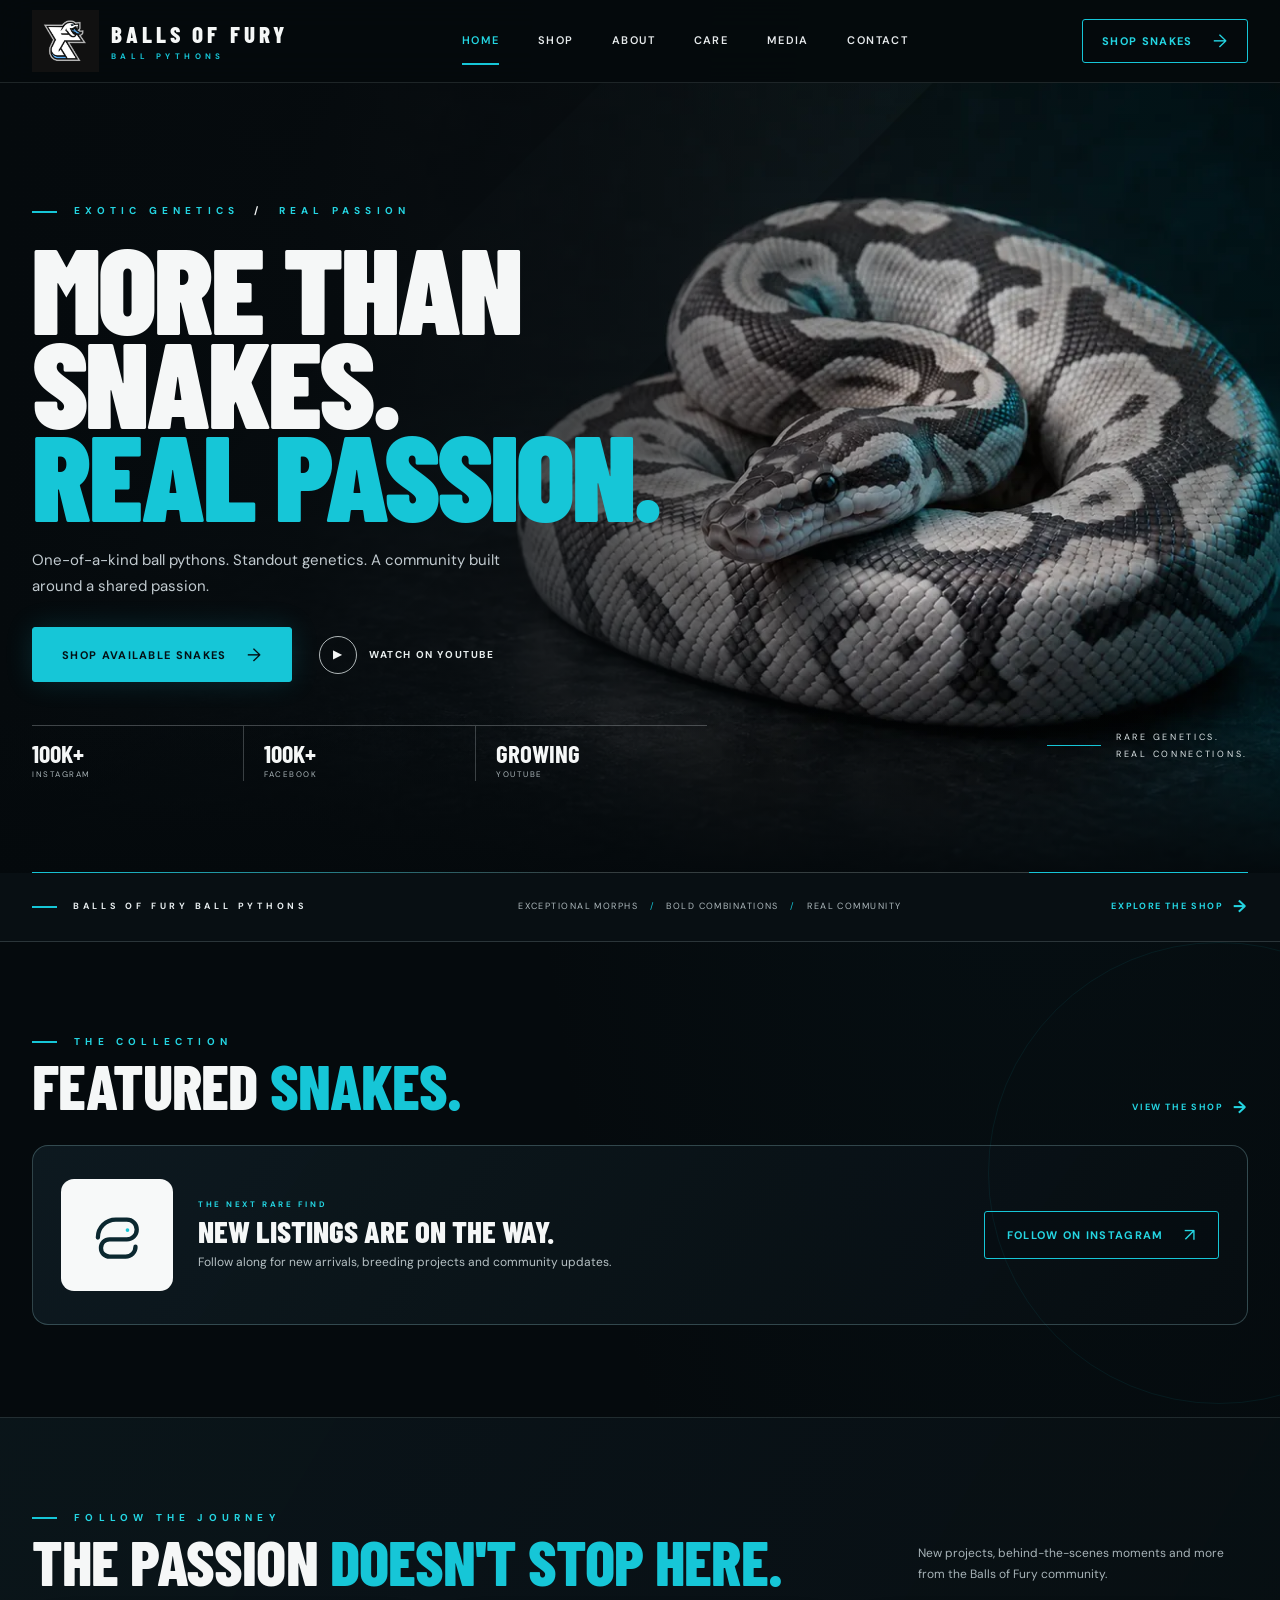
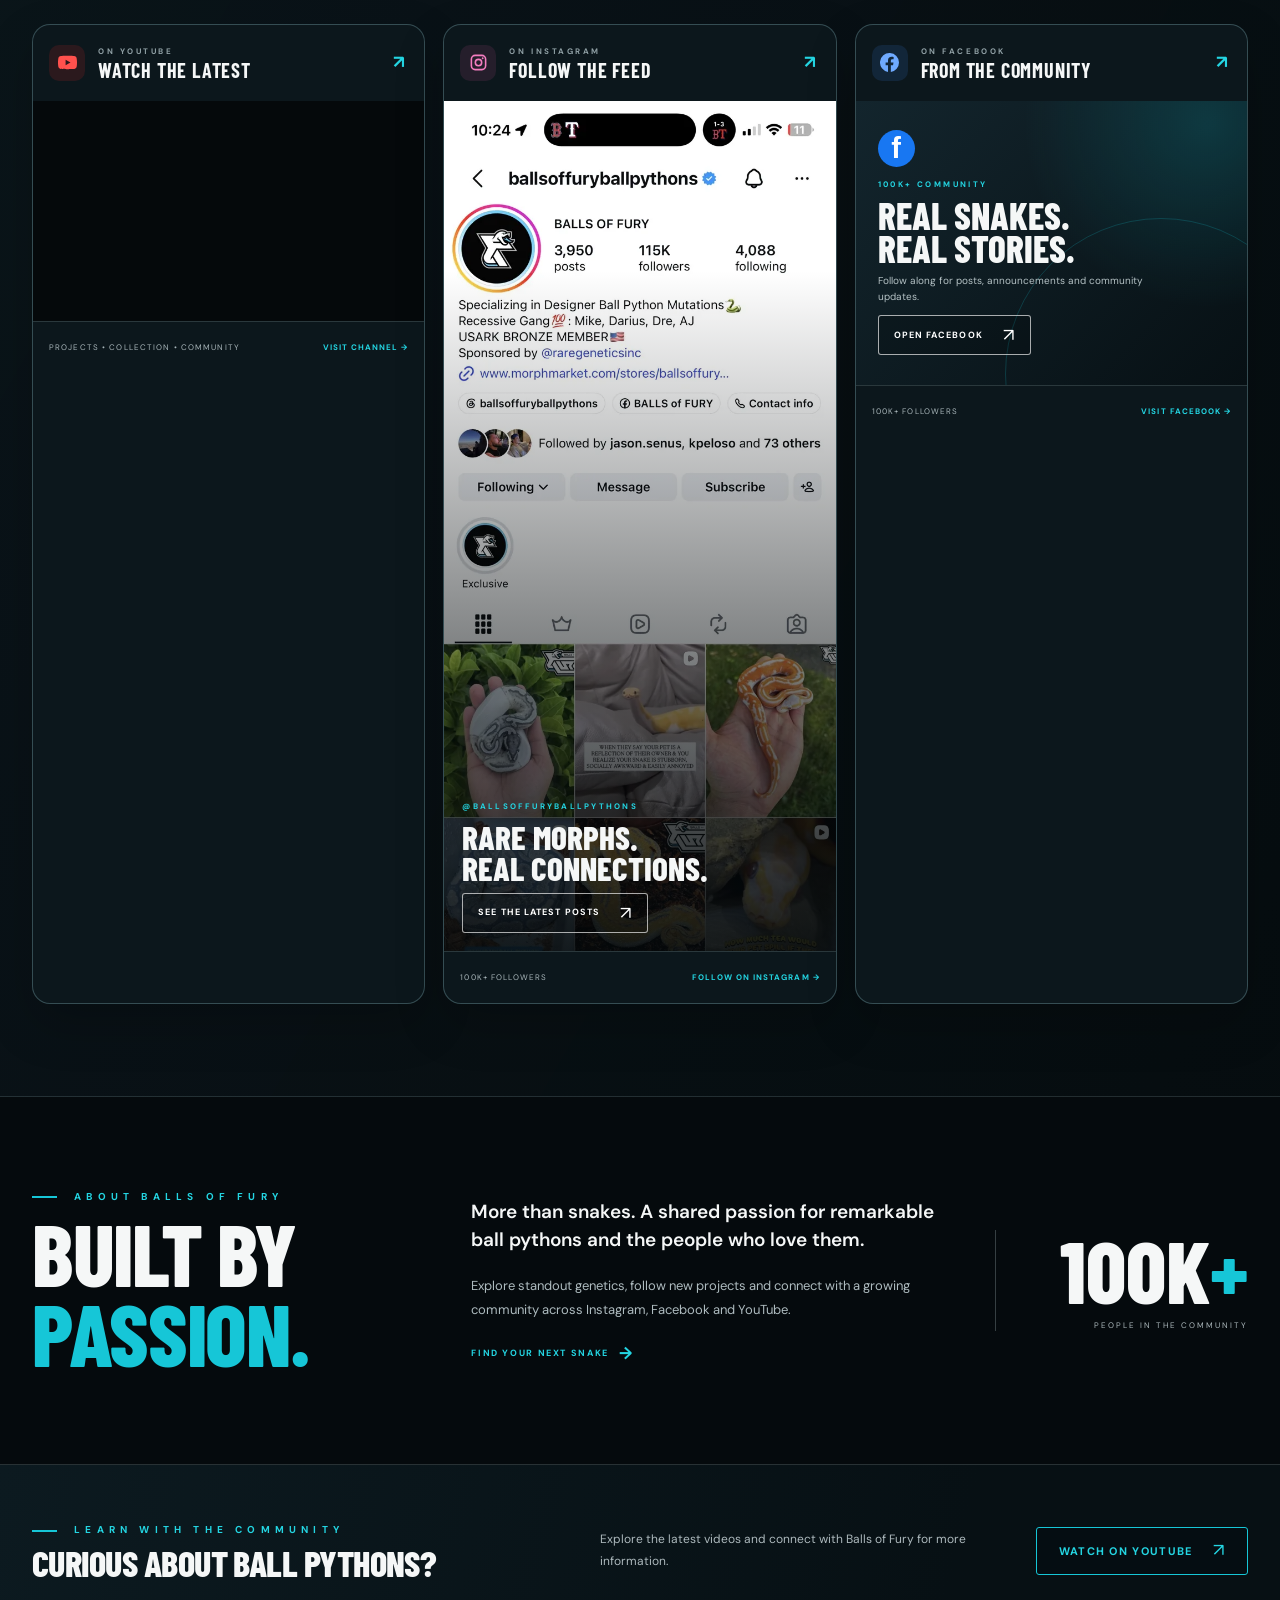
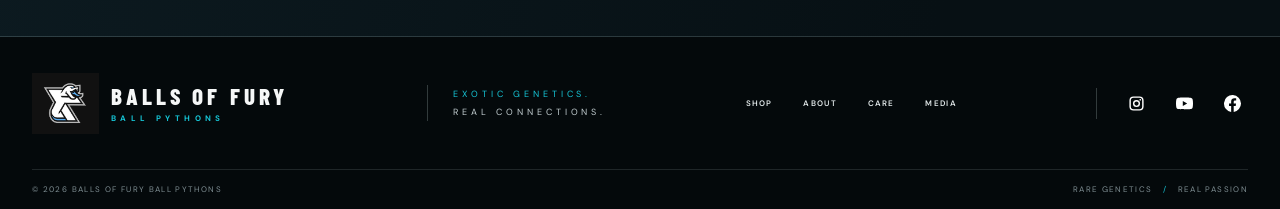
==== commit 26ff839d: "Improve social media cards and feed preview" ====
--- a/index.html
+++ b/index.html
@@ -134,7 +134,7 @@
               <a class="arrow-link" href="https://www.instagram.com/ballsoffuryballpythons" target="_blank" rel="noopener noreferrer" aria-label="Visit Balls of Fury on Instagram">↗</a>
             </div>
             <a class="instagram-preview" href="https://www.instagram.com/ballsoffuryballpythons" target="_blank" rel="noopener noreferrer">
-              <img src="assets/hero-python.webp" alt="Teal-lit silver and charcoal ball python brand photograph" loading="lazy">
+              <img src="assets/instagram-grid-preview.webp" alt="Ball python photo grid from the Balls of Fury Instagram profile" loading="lazy">
               <span class="instagram-preview-overlay">
                 <span class="instagram-handle">@BALLSOFFURYBALLPYTHONS</span>
                 <strong>RARE MORPHS.<br>REAL CONNECTIONS.</strong>
@@ -152,8 +152,12 @@
               <div><p class="eyebrow">ON FACEBOOK</p><h3>FROM THE COMMUNITY</h3></div>
               <a class="arrow-link" href="https://www.facebook.com/p/BALLS-of-FURY-61572023157892/" target="_blank" rel="noopener noreferrer" aria-label="Visit Balls of Fury on Facebook">↗</a>
             </div>
-            <div class="facebook-frame">
-              <iframe title="Balls of Fury Facebook page and recent posts" loading="lazy" src="https://www.facebook.com/plugins/page.php?href=https%3A%2F%2Fwww.facebook.com%2Fp%2FBALLS-of-FURY-61572023157892%2F&tabs=timeline&width=500&height=410&small_header=true&adapt_container_width=true&hide_cover=false&show_facepile=true" width="500" height="410" style="border:none;overflow:hidden" scrolling="no" frameborder="0" allow="autoplay; clipboard-write; encrypted-media; picture-in-picture; web-share"></iframe>
+            <div class="facebook-promo">
+              <span class="facebook-promo-mark" aria-hidden="true">f</span>
+              <p class="eyebrow">100K+ COMMUNITY</p>
+              <strong>REAL SNAKES.<br>REAL STORIES.</strong>
+              <p>Follow along for posts, announcements and community updates.</p>
+              <a class="button button-light" href="https://www.facebook.com/p/BALLS-of-FURY-61572023157892/" target="_blank" rel="noopener noreferrer">OPEN FACEBOOK <span aria-hidden="true">↗</span></a>
             </div>
             <div class="social-card-caption"><span>100K+ FOLLOWERS</span><a href="https://www.facebook.com/p/BALLS-of-FURY-61572023157892/" target="_blank" rel="noopener noreferrer">VISIT FACEBOOK <span aria-hidden="true">→</span></a></div>
           </article>
--- a/assets/styles.css
+++ b/assets/styles.css
@@ -966,8 +966,7 @@
   font-size: 18px;
 }
 
-.youtube-frame,
-.facebook-frame {
+.youtube-frame {
   overflow: hidden;
   background: #05090b;
 }
@@ -976,25 +975,11 @@
   aspect-ratio: 16 / 9;
 }
 
-.youtube-frame iframe,
-.facebook-frame iframe {
+.youtube-frame iframe {
   display: block;
   width: 100%;
   height: 100%;
   border: 0;
-}
-
-.facebook-frame {
-  height: 326px;
-  padding: 0 8px;
-  background: #fff;
-}
-
-.facebook-frame iframe {
-  height: 410px;
-  transform: scale(0.87);
-  transform-origin: top left;
-  width: 115%;
 }
 
 .instagram-preview {
@@ -1017,12 +1002,80 @@
   height: 100%;
   min-height: 284px;
   object-fit: cover;
-  object-position: 69% center;
+  object-position: center 80%;
   transition: transform 280ms ease;
 }
 
 .instagram-preview:hover img {
   transform: scale(1.04);
+}
+
+.facebook-promo {
+  position: relative;
+  display: flex;
+  min-height: 284px;
+  flex-direction: column;
+  align-items: flex-start;
+  justify-content: center;
+  gap: 9px;
+  overflow: hidden;
+  padding: 22px;
+  background:
+    radial-gradient(circle at 90% 8%, rgba(22, 198, 215, 0.18), transparent 42%),
+    linear-gradient(135deg, #13252d, #071014);
+}
+
+.facebook-promo::after {
+  position: absolute;
+  right: -70px;
+  bottom: -145px;
+  width: 310px;
+  height: 310px;
+  border: 1px solid rgba(22, 198, 215, 0.2);
+  border-radius: 50%;
+  content: "";
+}
+
+.facebook-promo-mark {
+  display: grid;
+  width: 37px;
+  height: 37px;
+  place-items: center;
+  border-radius: 50%;
+  background: #1877f2;
+  color: white;
+  font-family: Arial, sans-serif;
+  font-size: 29px;
+  font-weight: 700;
+  line-height: 1;
+}
+
+.facebook-promo .eyebrow,
+.facebook-promo strong,
+.facebook-promo > p:not(.eyebrow),
+.facebook-promo .button {
+  position: relative;
+  z-index: 1;
+}
+
+.facebook-promo .eyebrow {
+  margin-top: 2px;
+  font-size: 8px;
+  letter-spacing: 0.3em;
+}
+
+.facebook-promo strong {
+  font-family: var(--display);
+  font-size: 37px;
+  font-weight: 800;
+  line-height: 0.88;
+}
+
+.facebook-promo > p:not(.eyebrow) {
+  max-width: 300px;
+  margin: 0 0 2px;
+  color: #b5c2c5;
+  font-size: 10px;
 }
 
 .instagram-preview-overlay {
@@ -1653,15 +1706,6 @@
     grid-column: span 2;
   }
 
-  .facebook-frame {
-    height: 380px;
-  }
-
-  .facebook-frame iframe {
-    width: 100%;
-    height: 410px;
-    transform: none;
-  }
 
   .about-layout {
     grid-template-columns: 1fr 1fr;
@@ -1966,13 +2010,6 @@
     min-height: 320px;
   }
 
-  .facebook-frame {
-    height: 330px;
-  }
-
-  .facebook-frame iframe {
-    height: 410px;
-  }
 
   .about-layout {
     grid-template-columns: 1fr;
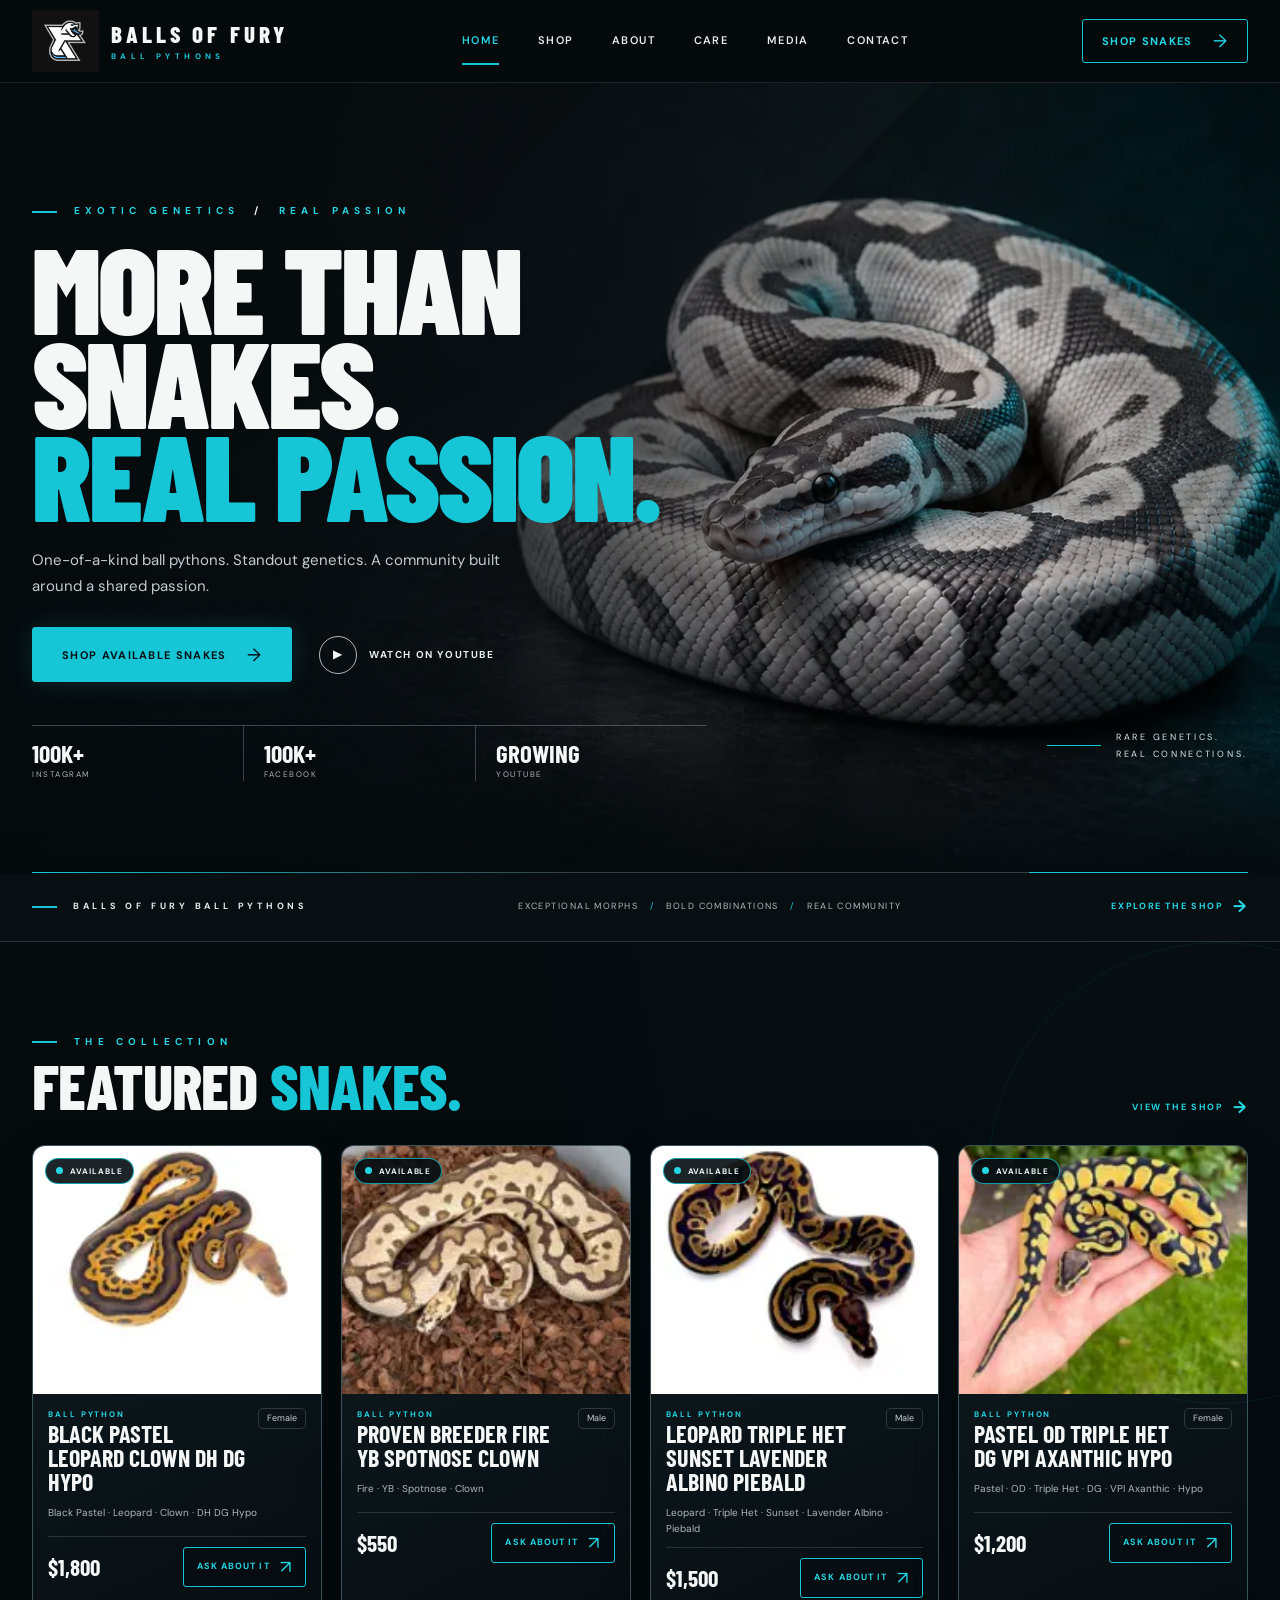
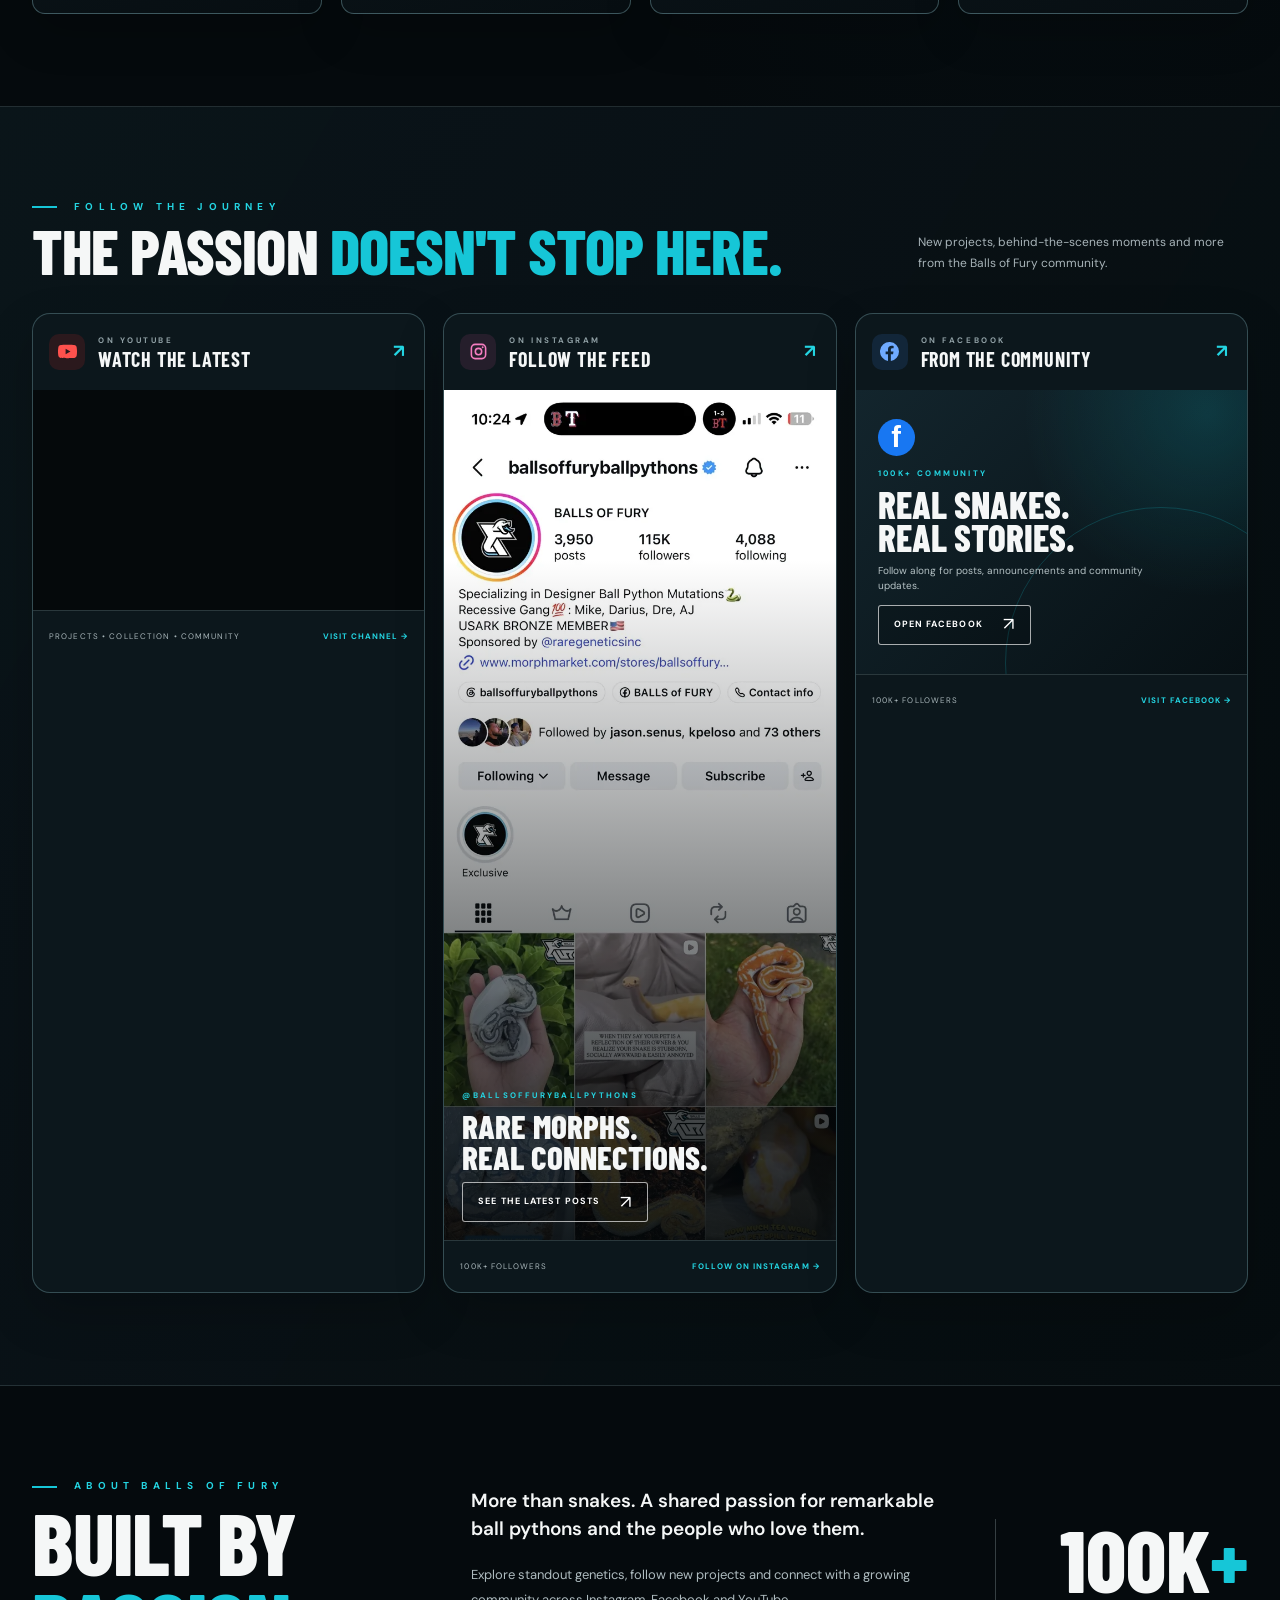
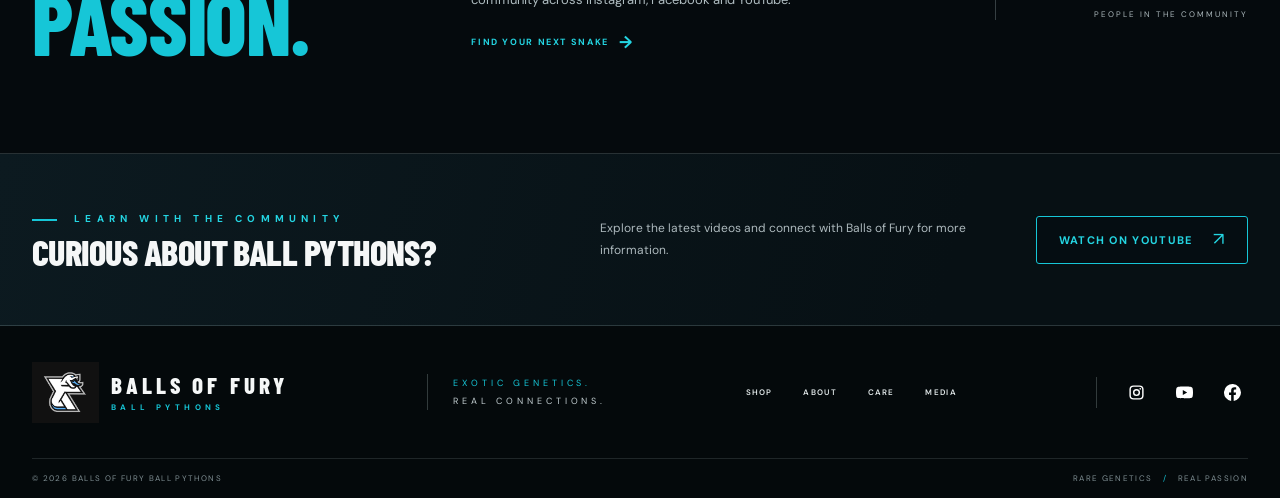
==== commit 99005fae: "Prepare automatic social feed embed" ====
--- a/index.html
+++ b/index.html
@@ -12,6 +12,7 @@
   <link href="https://fonts.googleapis.com/css2?family=Barlow+Condensed:wght@500;600;700;800;900&family=DM+Sans:wght@400;500;600;700&display=swap" rel="stylesheet">
   <link rel="stylesheet" href="assets/styles.css">
   <script defer src="assets/catalog.js"></script>
+  <script defer src="assets/social-feed-config.js"></script>
   <script defer src="assets/site.js"></script>
 </head>
 <body>
@@ -125,6 +126,17 @@
             <div class="social-card-caption"><span>PROJECTS • COLLECTION • COMMUNITY</span><a href="https://www.youtube.com/channel/UC7dtaxRBxcZDDweB0gTy05A" target="_blank" rel="noopener noreferrer">VISIT CHANNEL <span aria-hidden="true">→</span></a></div>
           </article>
 
+          <article class="social-card social-card-live-feed" id="social-feed-card" hidden>
+            <div class="social-card-top">
+              <span class="social-icon social-feed-icon" aria-hidden="true">
+                <svg viewBox="0 0 24 24"><path d="M3 3h8v8H3V3Zm2 2v4h4V5H5Zm8-2h8v8h-8V3Zm2 2v4h4V5h-4ZM3 13h8v8H3v-8Zm2 2v4h4v-4H5Zm8-2h8v8h-8v-8Zm2 2v4h4v-4h-4Z"/></svg>
+              </span>
+              <div><p class="eyebrow">INSTAGRAM + FACEBOOK</p><h3>LATEST SOCIAL POSTS</h3></div>
+            </div>
+            <div class="social-feed-mount" id="social-feed-mount" aria-label="Latest Instagram and Facebook posts"></div>
+            <div class="social-card-caption"><span>POSTS REFRESH AUTOMATICALLY</span><span>FOLLOW THE JOURNEY</span></div>
+          </article>
+
           <article class="social-card social-card-instagram">
             <div class="social-card-top">
               <span class="social-icon instagram-icon" aria-hidden="true">
--- a/assets/styles.css
+++ b/assets/styles.css
@@ -664,9 +664,9 @@
 .snake-photo img {
   width: 100%;
   height: 100%;
-  padding: 10px;
+  padding: 0;
   background: #f8f9f9;
-  object-fit: contain;
+  object-fit: cover;
   transition: transform 280ms ease;
 }
 
@@ -794,6 +794,13 @@
   line-height: 1;
 }
 
+.snake-price-label {
+  color: var(--teal-bright);
+  font-size: 13px;
+  letter-spacing: 0.08em;
+  white-space: nowrap;
+}
+
 .catalog-empty {
   display: flex;
   align-items: center;
@@ -960,6 +967,16 @@
 .facebook-icon {
   background: rgba(63, 141, 255, 0.13);
   color: #6faaff;
+}
+
+.social-feed-icon {
+  background: rgba(22, 198, 215, 0.13);
+  color: var(--teal-bright);
+}
+
+.social-feed-icon svg {
+  width: 20px;
+  height: 20px;
 }
 
 .social-card-top > .arrow-link {
@@ -1076,6 +1093,24 @@
   margin: 0 0 2px;
   color: #b5c2c5;
   font-size: 10px;
+}
+
+.social-card[hidden] {
+  display: none !important;
+}
+
+.social-card-live-feed {
+  grid-column: span 2;
+}
+
+.social-feed-mount {
+  min-height: 360px;
+  padding: 14px;
+  background: #091216;
+}
+
+.social-feed-mount > div {
+  min-height: 330px;
 }
 
 .instagram-preview-overlay {
@@ -1706,6 +1741,10 @@
     grid-column: span 2;
   }
 
+  .social-card-live-feed {
+    grid-column: span 2;
+  }
+
 
   .about-layout {
     grid-template-columns: 1fr 1fr;
@@ -1999,6 +2038,19 @@
 
   .social-card-facebook {
     grid-column: auto;
+  }
+
+  .social-card-live-feed {
+    grid-column: auto;
+  }
+
+  .social-feed-mount {
+    min-height: 400px;
+    padding: 10px;
+  }
+
+  .social-feed-mount > div {
+    min-height: 380px;
   }
 
   .social-card-top {
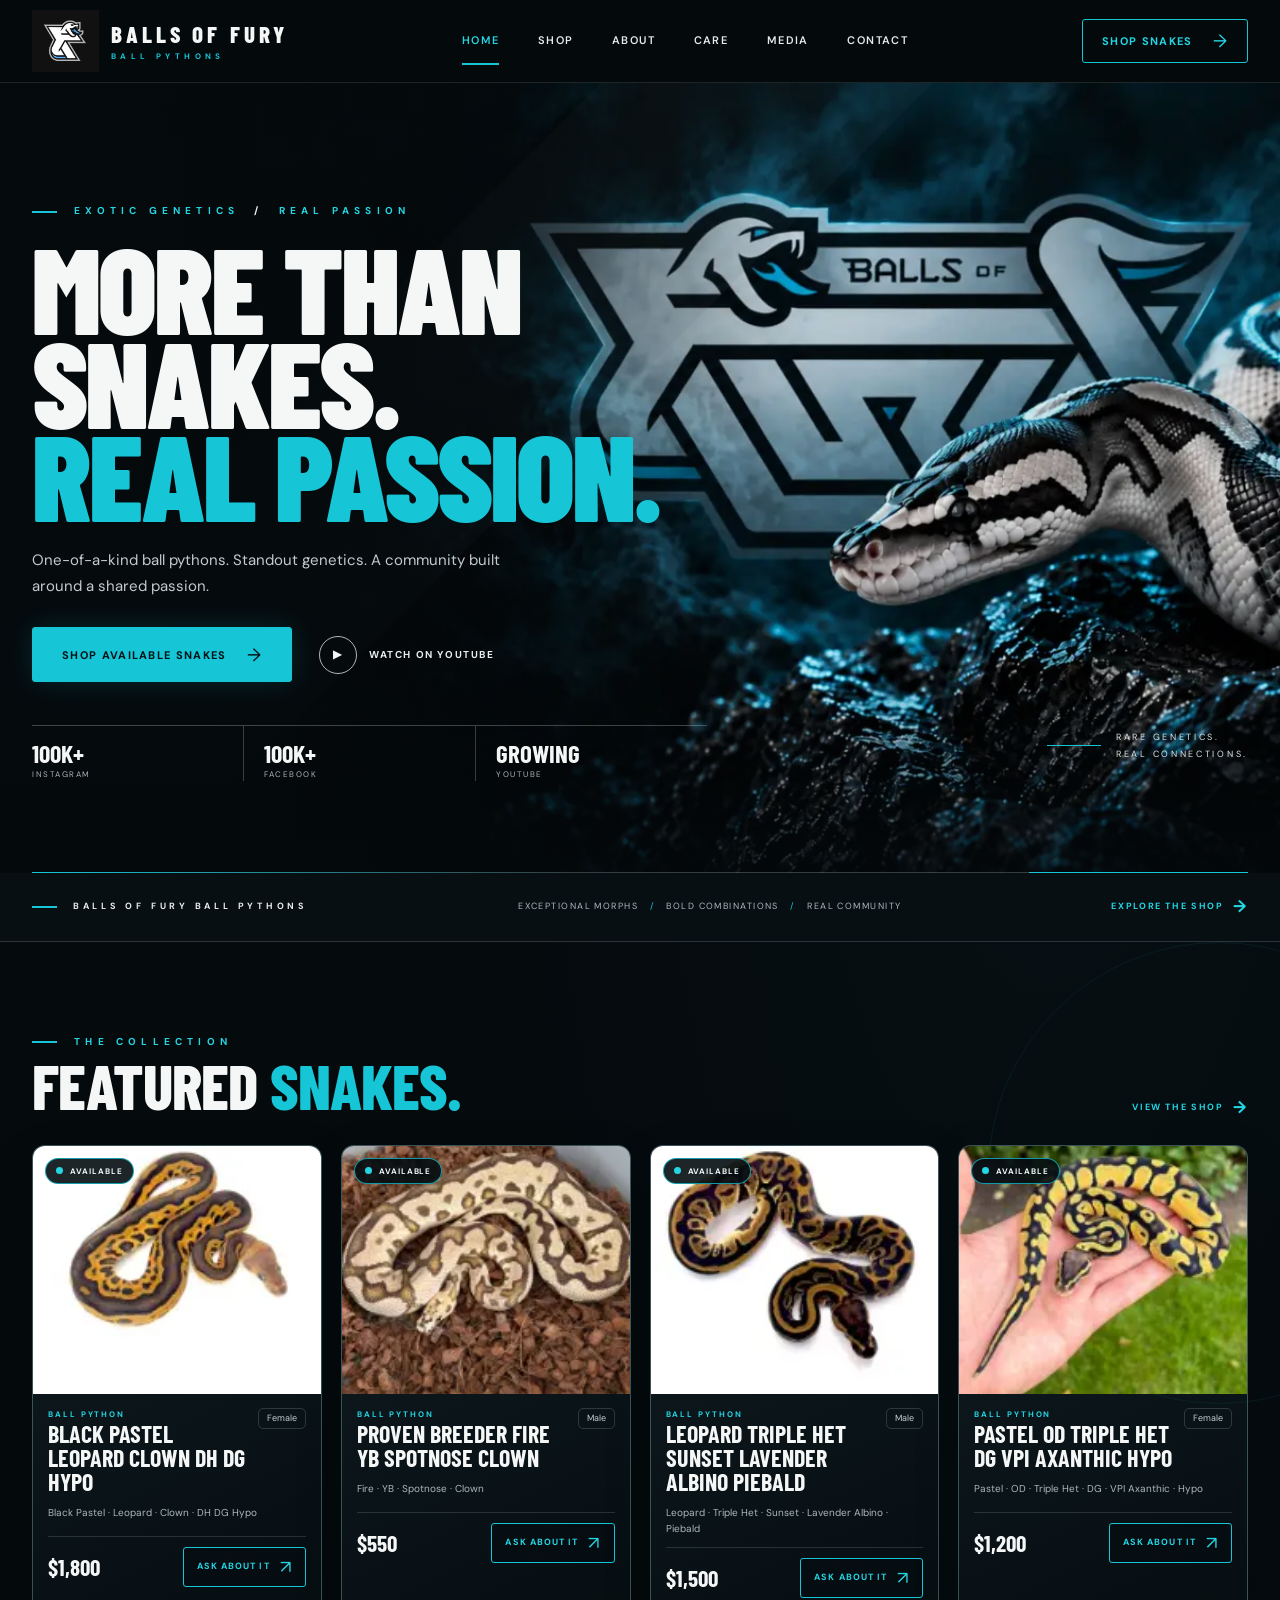
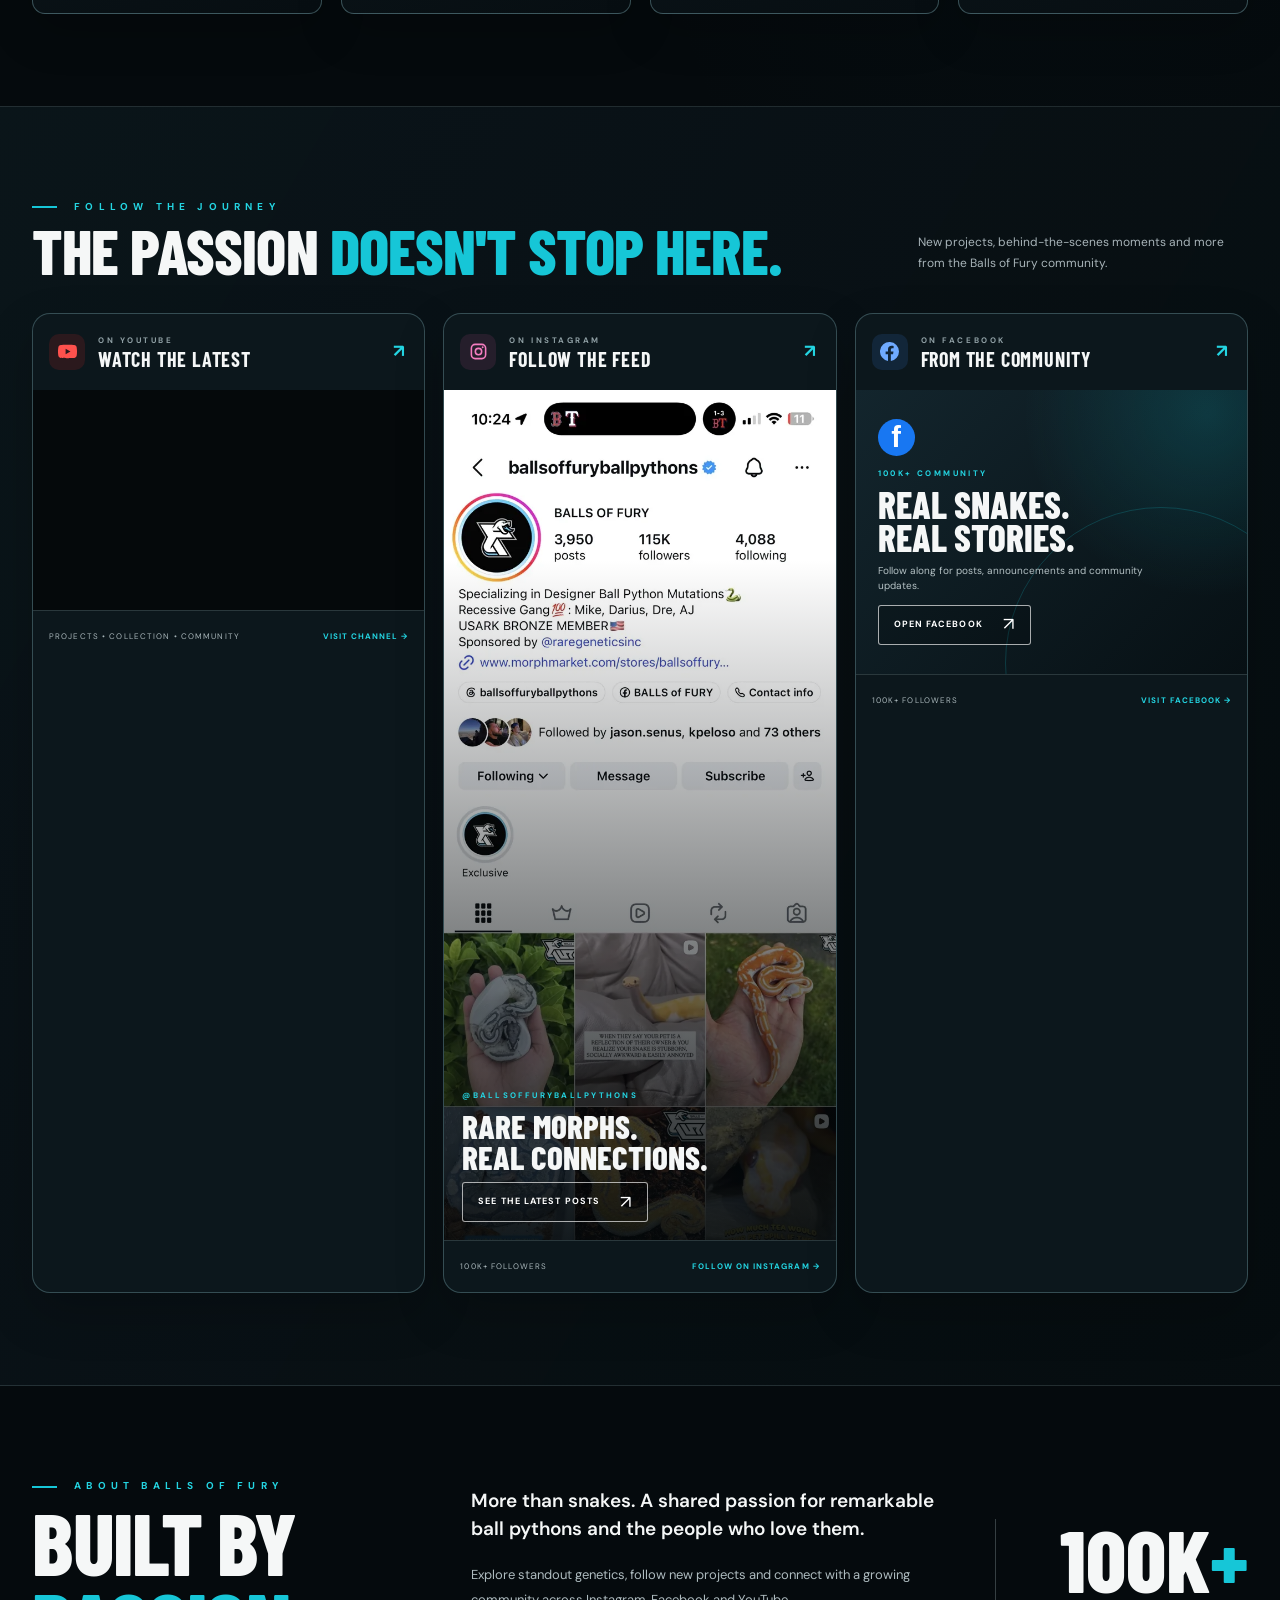
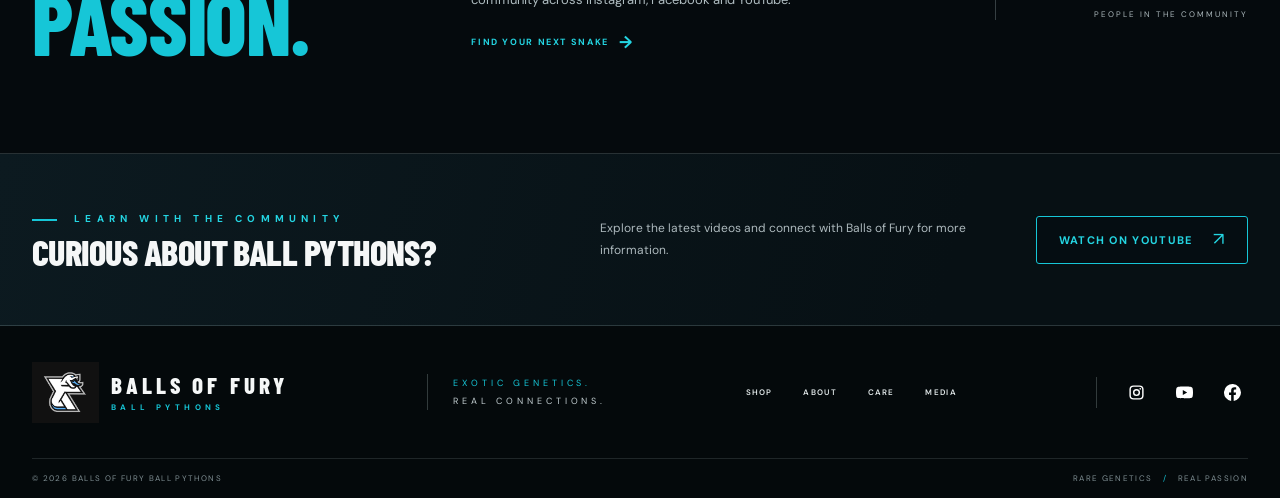
==== commit afdb3030: "Use branded snake artwork in homepage hero" ====
--- a/index.html
+++ b/index.html
@@ -43,7 +43,7 @@
 
   <main id="main">
     <section class="home-hero">
-      <img class="hero-image" src="assets/hero-python.webp" alt="Silver and charcoal ball python in a dark studio with teal edge lighting">
+      <img class="hero-image" src="assets/hero-homepage-branded.webp" alt="Black-and-white patterned ball python in front of the Balls of Fury emblem with teal lighting">
       <div class="hero-overlay"></div>
       <div class="hero-inner page-wrap">
         <div class="hero-copy">
--- a/assets/styles.css
+++ b/assets/styles.css
@@ -339,8 +339,8 @@
   z-index: -1;
   inset: 0;
   background:
-    linear-gradient(0deg, rgba(4, 9, 12, 0.94) 0%, transparent 21%),
-    linear-gradient(90deg, #050a0d 0%, rgba(5, 10, 13, 0.94) 24%, rgba(5, 10, 13, 0.67) 45%, rgba(5, 10, 13, 0.1) 76%, rgba(5, 10, 13, 0.3) 100%);
+    linear-gradient(0deg, rgba(4, 9, 12, 0.82) 0%, transparent 24%),
+    linear-gradient(90deg, #050a0d 0%, rgba(5, 10, 13, 0.92) 20%, rgba(5, 10, 13, 0.64) 34%, rgba(5, 10, 13, 0.22) 49%, rgba(5, 10, 13, 0.02) 64%, rgba(5, 10, 13, 0.08) 100%);
 }
 
 .home-hero::before,
@@ -1857,7 +1857,7 @@
   }
 
   .home-hero .hero-image {
-    object-position: 67% center;
+    object-position: 64% center;
   }
 
   .hero-overlay {
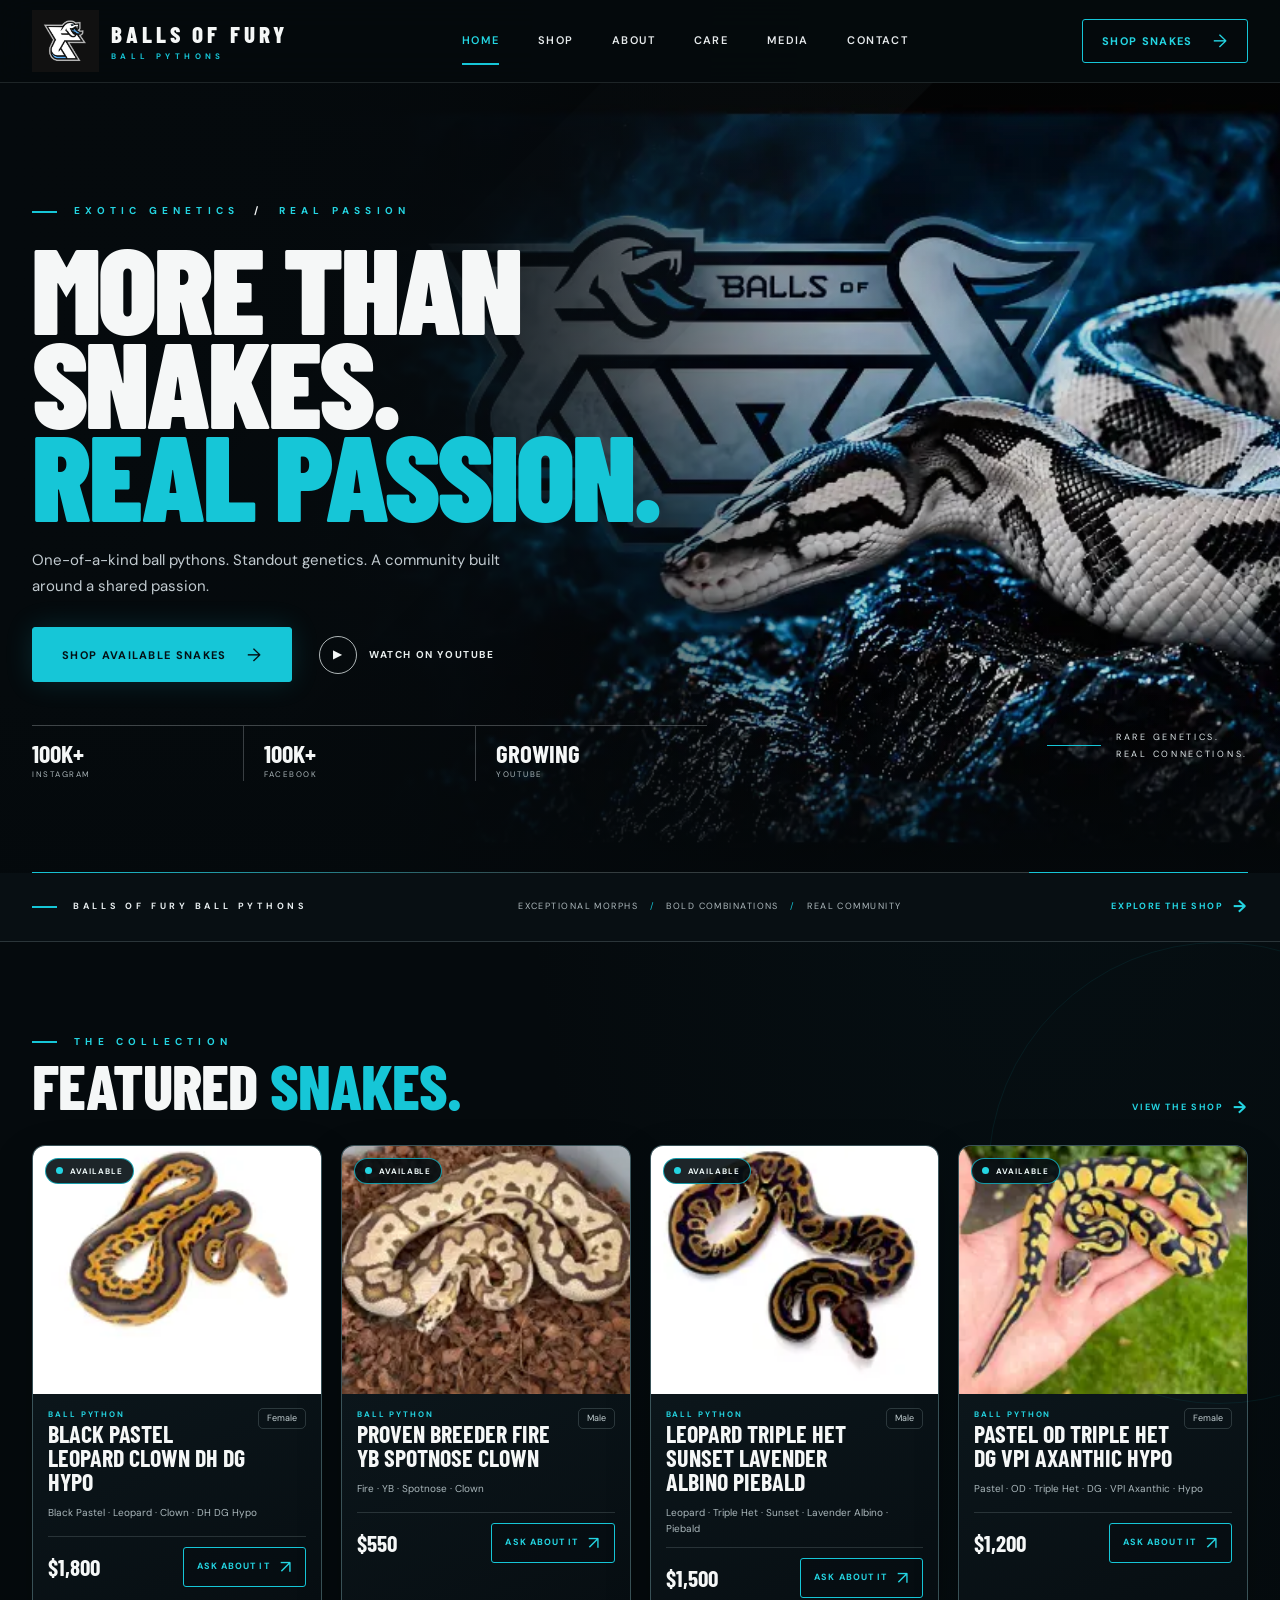
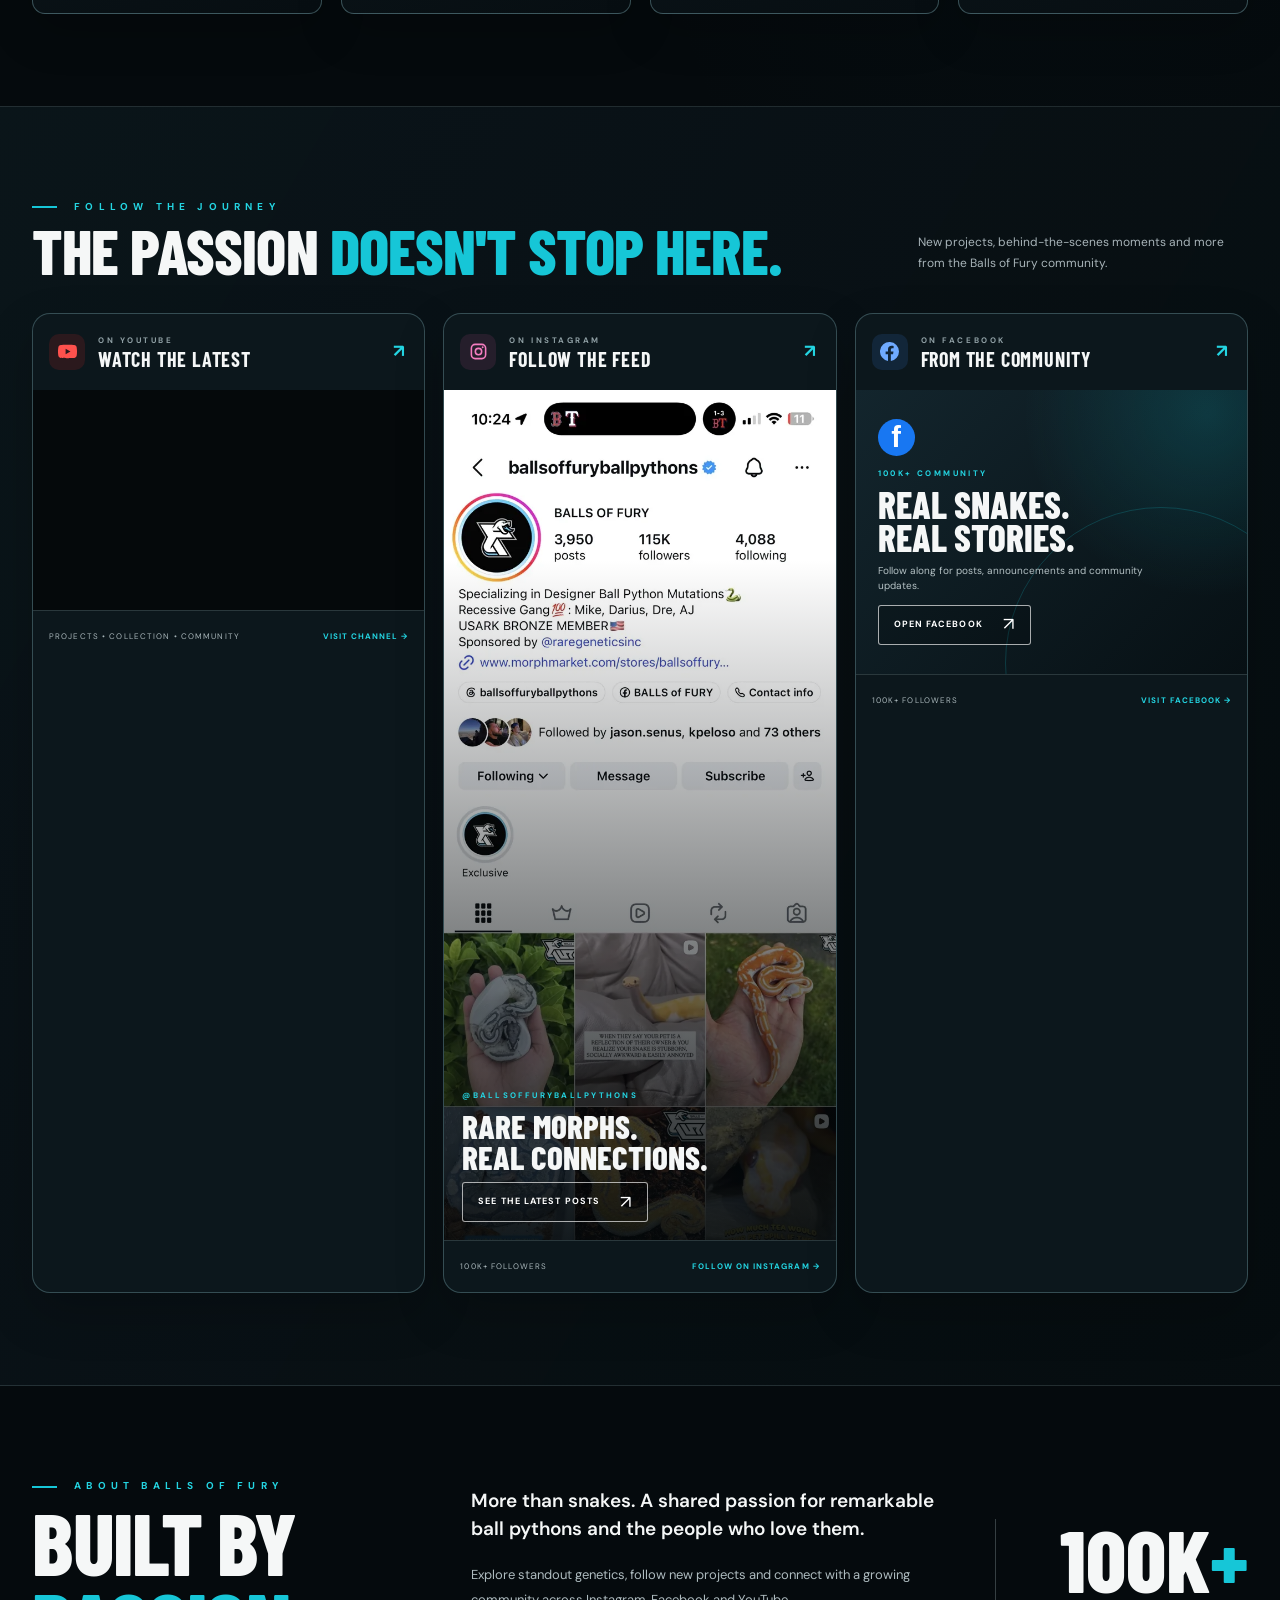
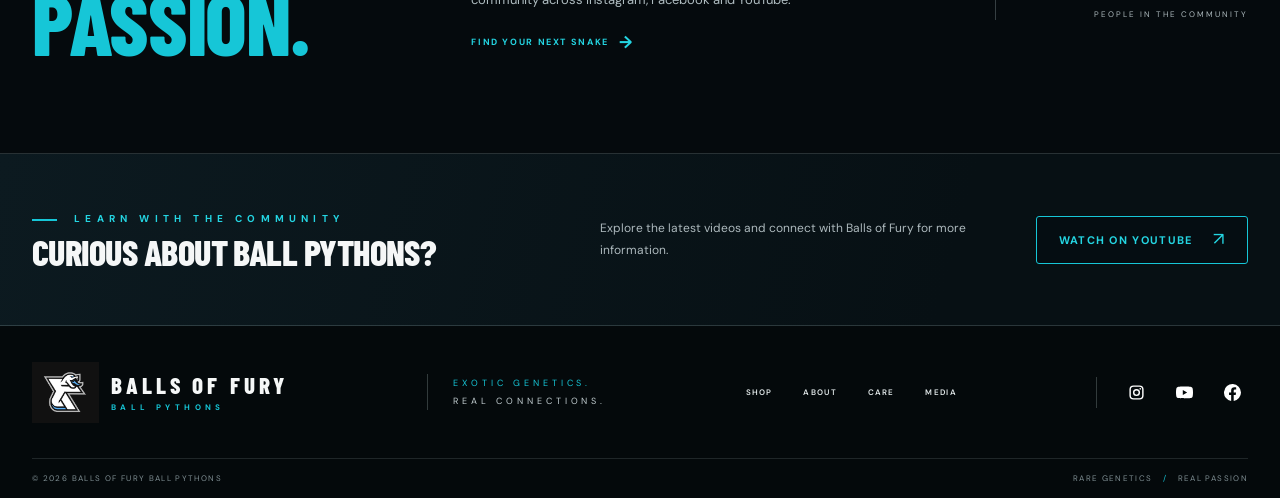
==== commit 7a82a7d3: "Add slow looping branded video homepage cover" ====
--- a/index.html
+++ b/index.html
@@ -43,7 +43,10 @@
 
   <main id="main">
     <section class="home-hero">
-      <img class="hero-image" src="assets/hero-homepage-branded.webp" alt="Black-and-white patterned ball python in front of the Balls of Fury emblem with teal lighting">
+      <video class="hero-image hero-video" muted loop playsinline preload="metadata" poster="assets/hero-homepage-video-poster.webp" aria-hidden="true">
+        <source src="assets/hero-homepage-loop.mp4" type="video/mp4">
+        <img src="assets/hero-homepage-branded.webp" alt="">
+      </video>
       <div class="hero-overlay"></div>
       <div class="hero-inner page-wrap">
         <div class="hero-copy">
--- a/assets/styles.css
+++ b/assets/styles.css
@@ -328,10 +328,22 @@
   position: absolute;
   z-index: -2;
   inset: 0;
+  display: block;
   width: 100%;
   height: 100%;
   object-fit: cover;
   object-position: 62% center;
+}
+
+.home-hero .hero-video {
+  object-position: center center;
+  pointer-events: none;
+}
+
+.home-hero .hero-video > img {
+  width: 100%;
+  height: 100%;
+  object-fit: cover;
 }
 
 .hero-overlay {
@@ -340,7 +352,7 @@
   inset: 0;
   background:
     linear-gradient(0deg, rgba(4, 9, 12, 0.82) 0%, transparent 24%),
-    linear-gradient(90deg, #050a0d 0%, rgba(5, 10, 13, 0.92) 20%, rgba(5, 10, 13, 0.64) 34%, rgba(5, 10, 13, 0.22) 49%, rgba(5, 10, 13, 0.02) 64%, rgba(5, 10, 13, 0.08) 100%);
+    linear-gradient(90deg, #050a0d 0%, rgba(5, 10, 13, 0.98) 18%, rgba(5, 10, 13, 0.9) 34%, rgba(5, 10, 13, 0.64) 49%, rgba(5, 10, 13, 0.18) 66%, rgba(5, 10, 13, 0.12) 100%);
 }
 
 .home-hero::before,
@@ -1857,7 +1869,7 @@
   }
 
   .home-hero .hero-image {
-    object-position: 64% center;
+    object-position: 12% center;
   }
 
   .hero-overlay {
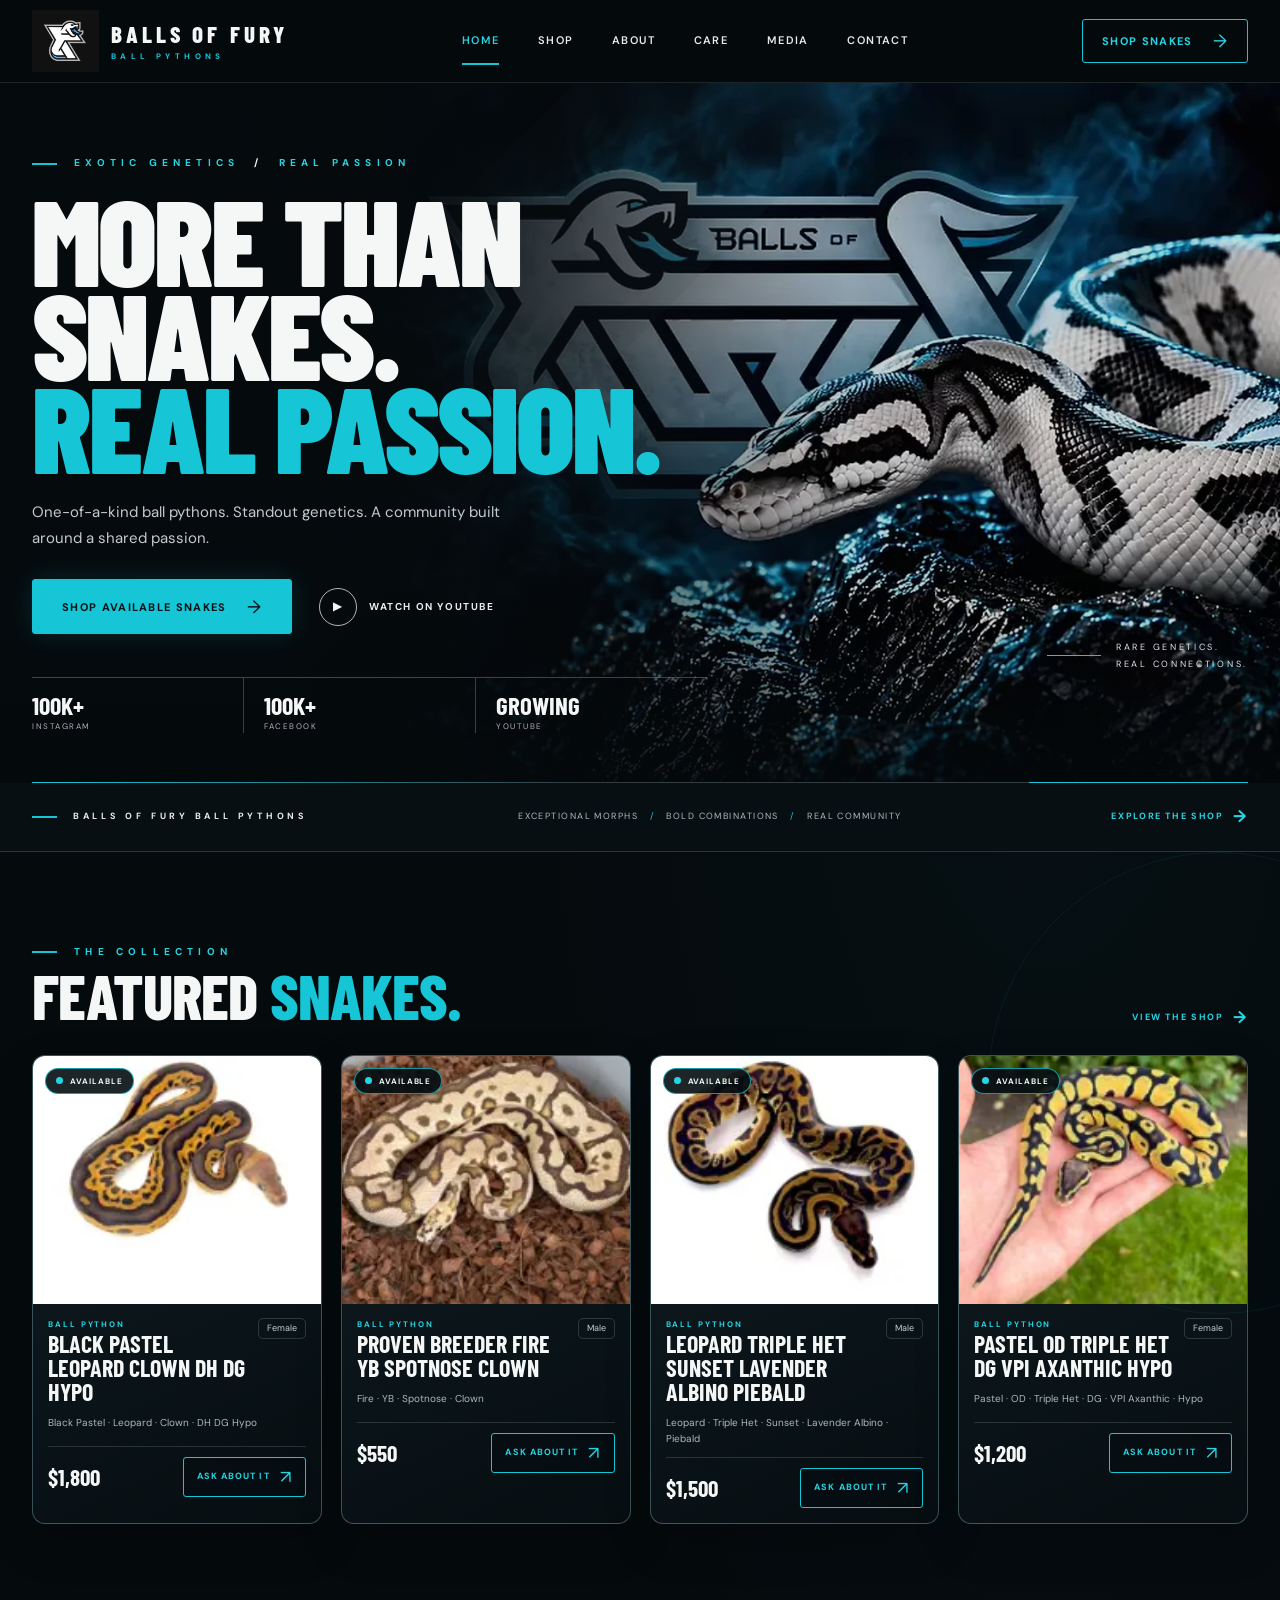
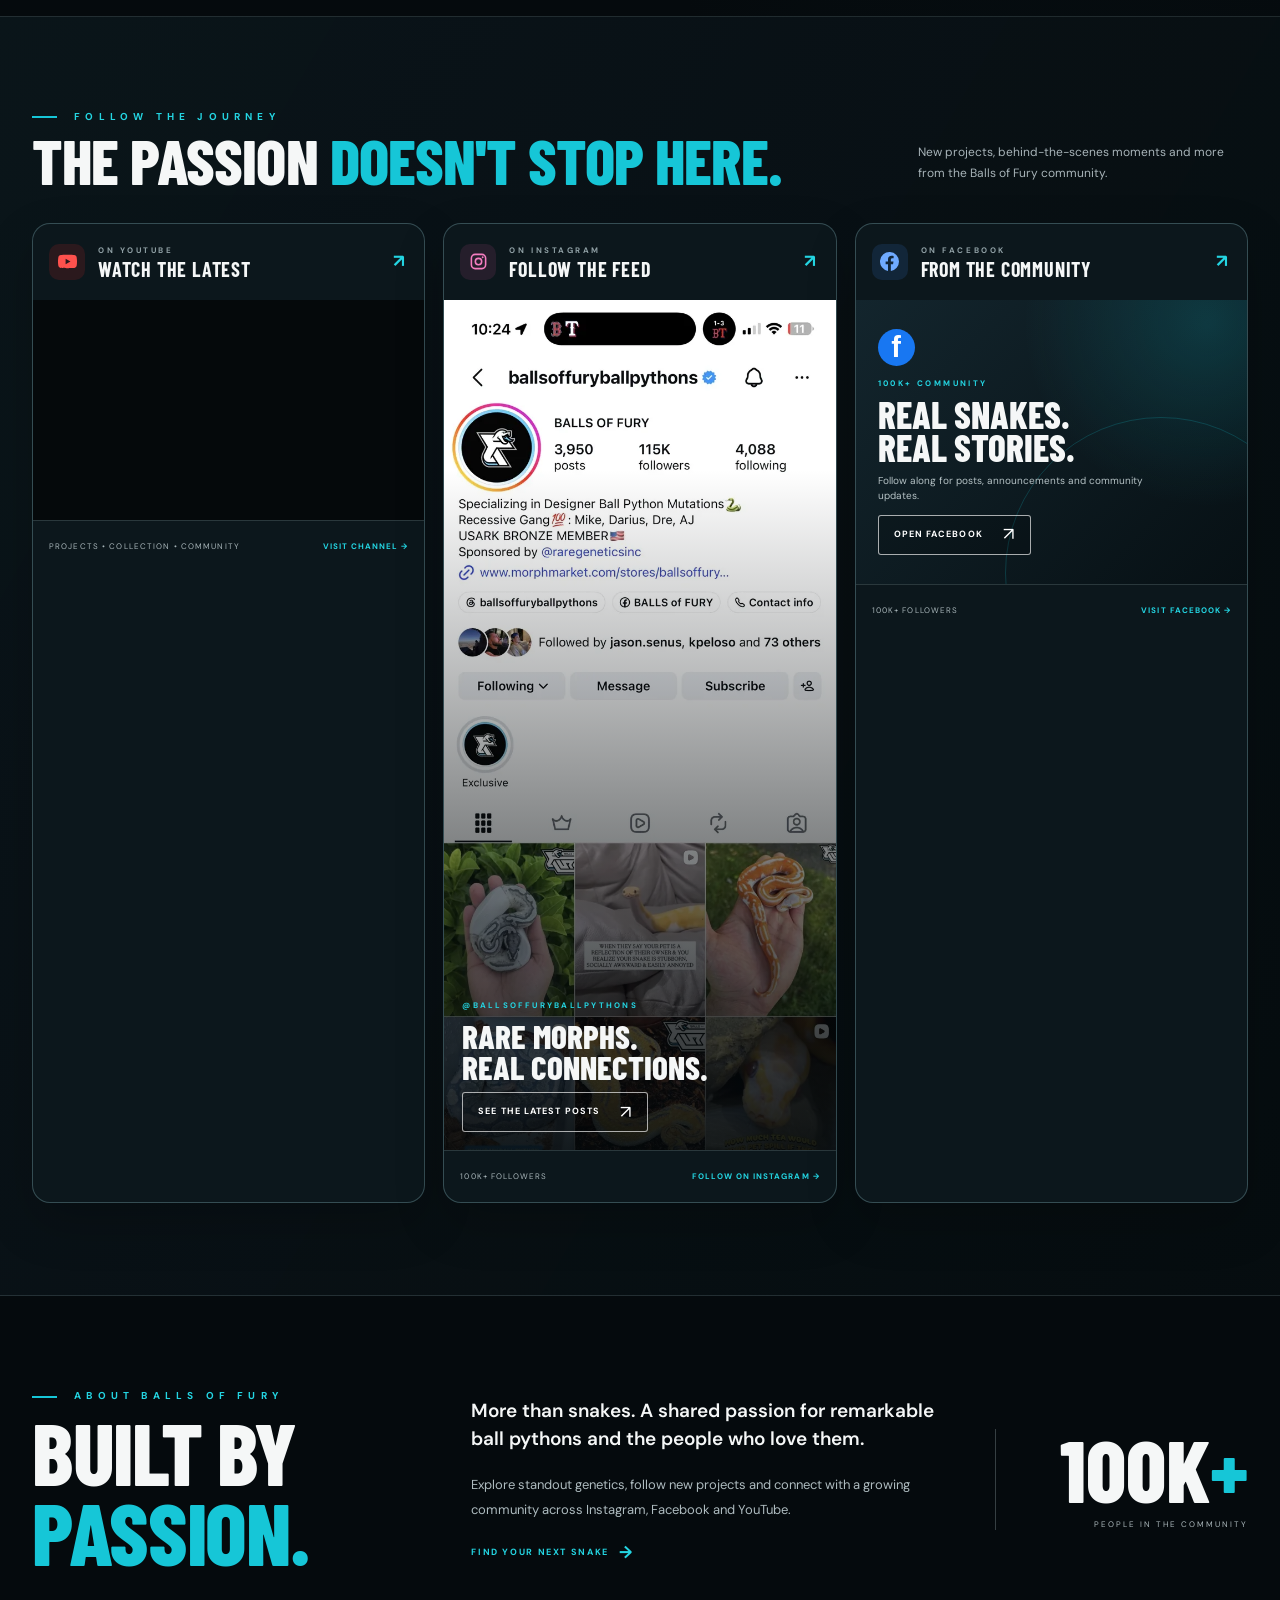
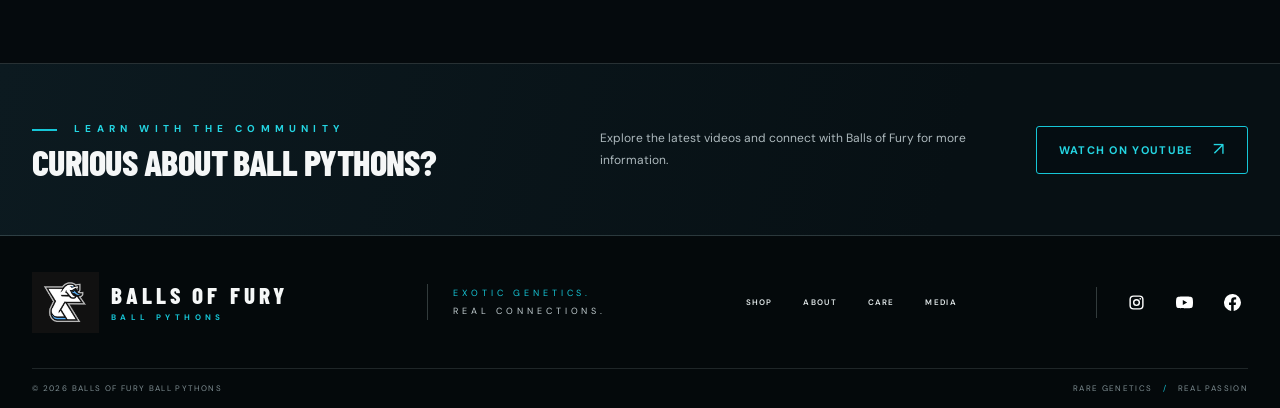
==== commit 55727bb6: "Add slowed seamless snake hero cover" ====
--- a/index.html
+++ b/index.html
@@ -10,10 +10,10 @@
   <link rel="preconnect" href="https://fonts.googleapis.com">
   <link rel="preconnect" href="https://fonts.gstatic.com" crossorigin>
   <link href="https://fonts.googleapis.com/css2?family=Barlow+Condensed:wght@500;600;700;800;900&family=DM+Sans:wght@400;500;600;700&display=swap" rel="stylesheet">
-  <link rel="stylesheet" href="assets/styles.css">
+  <link rel="stylesheet" href="assets/styles.css?v=20260918-cover">
   <script defer src="assets/catalog.js"></script>
   <script defer src="assets/social-feed-config.js"></script>
-  <script defer src="assets/site.js"></script>
+  <script defer src="assets/site.js?v=20260918-cover"></script>
 </head>
 <body>
   <a class="skip-link" href="#main">Skip to content</a>
@@ -43,9 +43,9 @@
 
   <main id="main">
     <section class="home-hero">
-      <video class="hero-image hero-video" muted loop playsinline preload="metadata" poster="assets/hero-homepage-video-poster.webp" aria-hidden="true">
-        <source src="assets/hero-homepage-loop.mp4" type="video/mp4">
-        <img src="assets/hero-homepage-branded.webp" alt="">
+      <video class="hero-image hero-video" muted loop playsinline preload="metadata" poster="assets/hero-homepage-video-poster.webp?v=20260918-cover" aria-hidden="true">
+        <source src="assets/hero-homepage-slow-loop.mp4?v=20260918-cover" type="video/mp4">
+        <img src="assets/hero-homepage-video-poster.webp?v=20260918-cover" alt="">
       </video>
       <div class="hero-overlay"></div>
       <div class="hero-inner page-wrap">
--- a/assets/styles.css
+++ b/assets/styles.css
@@ -320,8 +320,8 @@
 }
 
 .home-hero {
-  min-height: min(790px, calc(100svh - 82px));
-  min-height: max(640px, min(790px, calc(100svh - 82px)));
+  min-height: min(700px, calc(100svh - 82px));
+  min-height: max(580px, min(700px, calc(100svh - 82px)));
 }
 
 .hero-image {
@@ -336,7 +336,9 @@
 }
 
 .home-hero .hero-video {
-  object-position: center center;
+  object-position: 56% center;
+  object-fit: cover;
+  background: #050a0d;
   pointer-events: none;
 }
 
@@ -344,6 +346,7 @@
   width: 100%;
   height: 100%;
   object-fit: cover;
+  object-position: 56% center;
 }
 
 .hero-overlay {
@@ -370,7 +373,7 @@
   display: flex;
   align-items: center;
   min-height: inherit;
-  padding-block: 70px 42px;
+  padding-block: 56px 34px;
 }
 
 .hero-copy {
@@ -1865,11 +1868,24 @@
   }
 
   .home-hero {
-    min-height: 680px;
-  }
-
-  .home-hero .hero-image {
-    object-position: 12% center;
+    display: flex;
+    flex-direction: column;
+    min-height: 0;
+  }
+
+  .home-hero .hero-video {
+    position: relative;
+    inset: auto;
+    z-index: auto;
+    width: 100%;
+    height: auto;
+    aspect-ratio: 16 / 10;
+    object-position: 56% center;
+    object-fit: cover;
+  }
+
+  .home-hero .hero-video > img {
+    object-position: 56% center;
   }
 
   .hero-overlay {
@@ -1879,13 +1895,14 @@
   }
 
   .hero-inner {
-    align-items: flex-end;
-    padding-block: 60px 26px;
+    align-items: flex-start;
+    min-height: 0;
+    padding-block: 24px 22px;
   }
 
   .hero-copy {
     width: 100%;
-    padding-top: 150px;
+    padding-top: 0;
   }
 
   .eyebrow {
@@ -1899,25 +1916,25 @@
   }
 
   .hero-copy h1 {
-    margin: 17px 0 12px;
-    font-size: clamp(66px, 15vw, 88px);
+    margin: 14px 0 10px;
+    font-size: clamp(56px, 14vw, 82px);
     line-height: 0.79;
   }
 
   .hero-description {
     max-width: 420px;
-    margin: 15px 0 18px;
+    margin: 12px 0 14px;
     font-size: 12px;
     line-height: 1.6;
   }
 
   .hero-actions {
-    gap: 14px;
+    gap: 10px 14px;
   }
 
   .hero-actions .button {
     min-width: 0;
-    min-height: 49px;
+    min-height: 46px;
     padding-inline: 15px;
     font-size: 9px;
   }
@@ -1932,11 +1949,11 @@
   }
 
   .hero-social-proof {
-    margin-top: 26px;
+    margin-top: 16px;
   }
 
   .hero-social-proof a {
-    padding: 11px 10px 0;
+    padding: 8px 8px 0;
   }
 
   .hero-social-proof strong {
